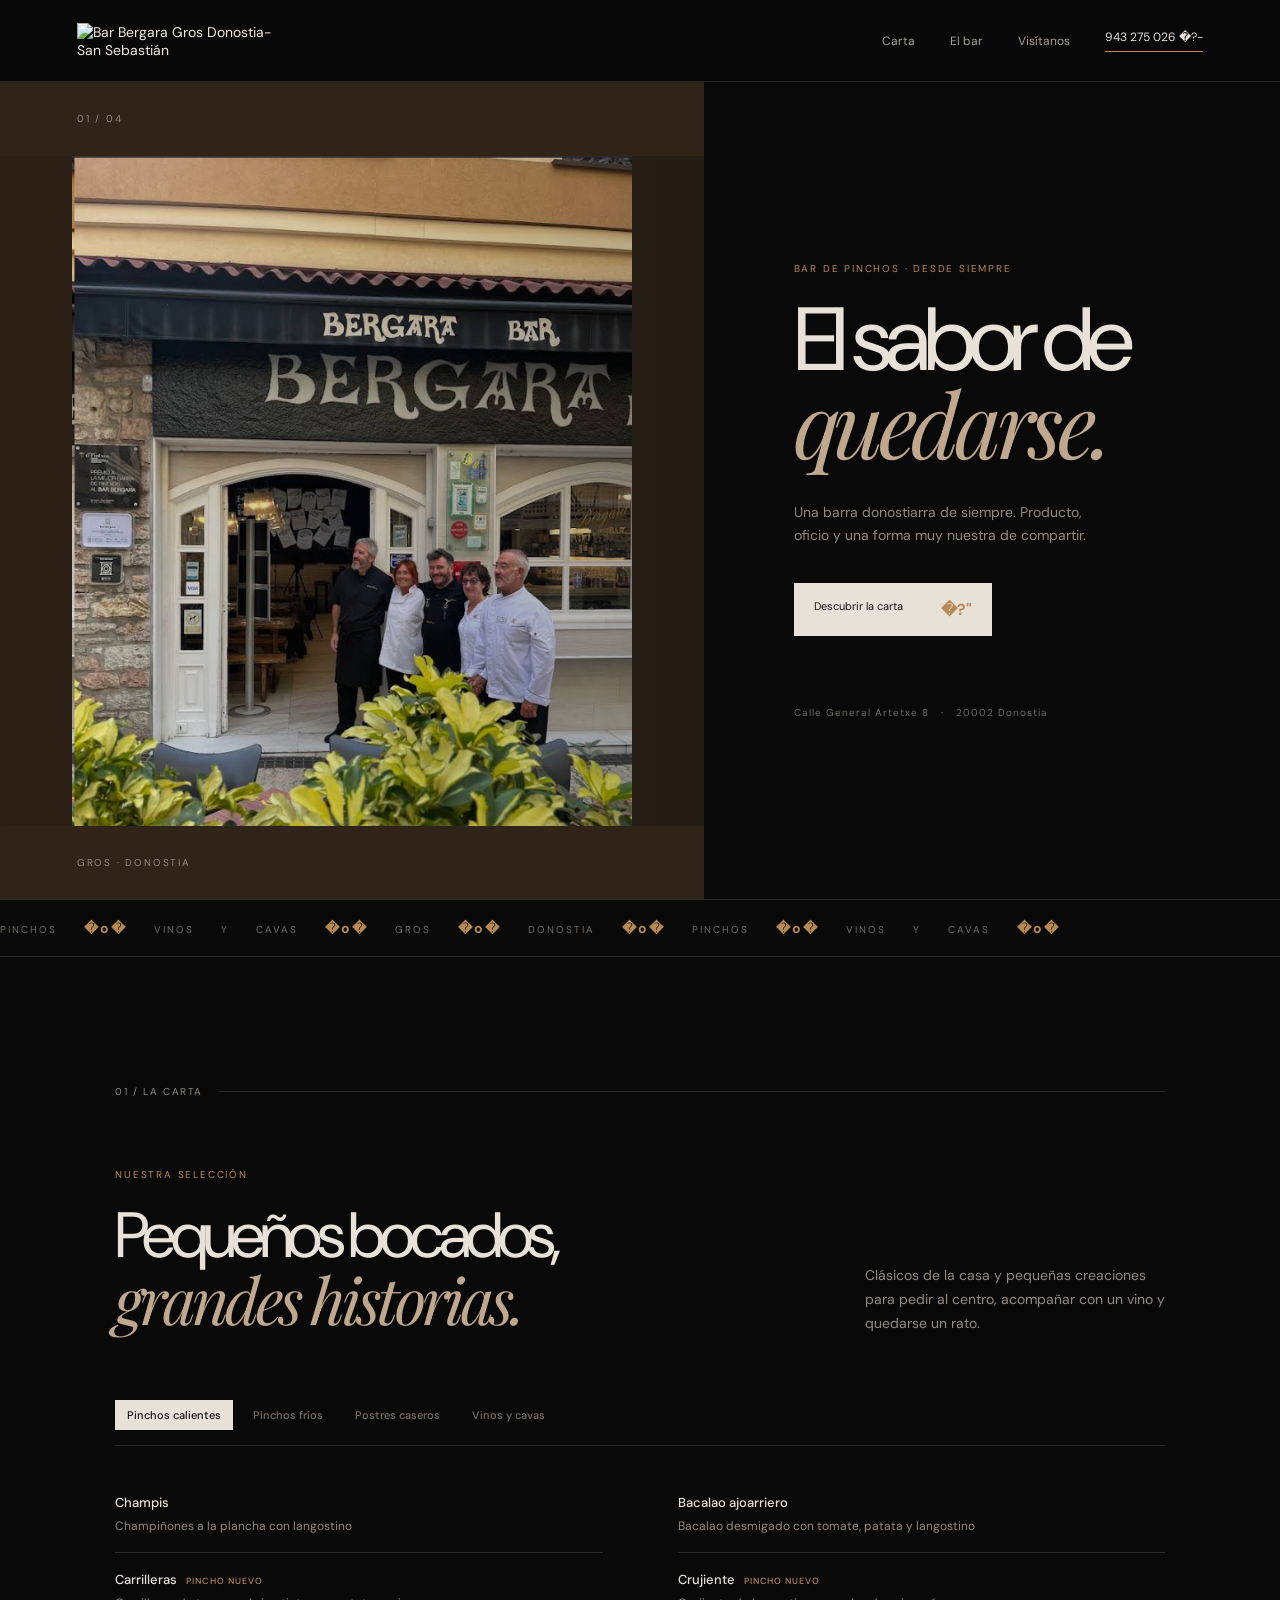
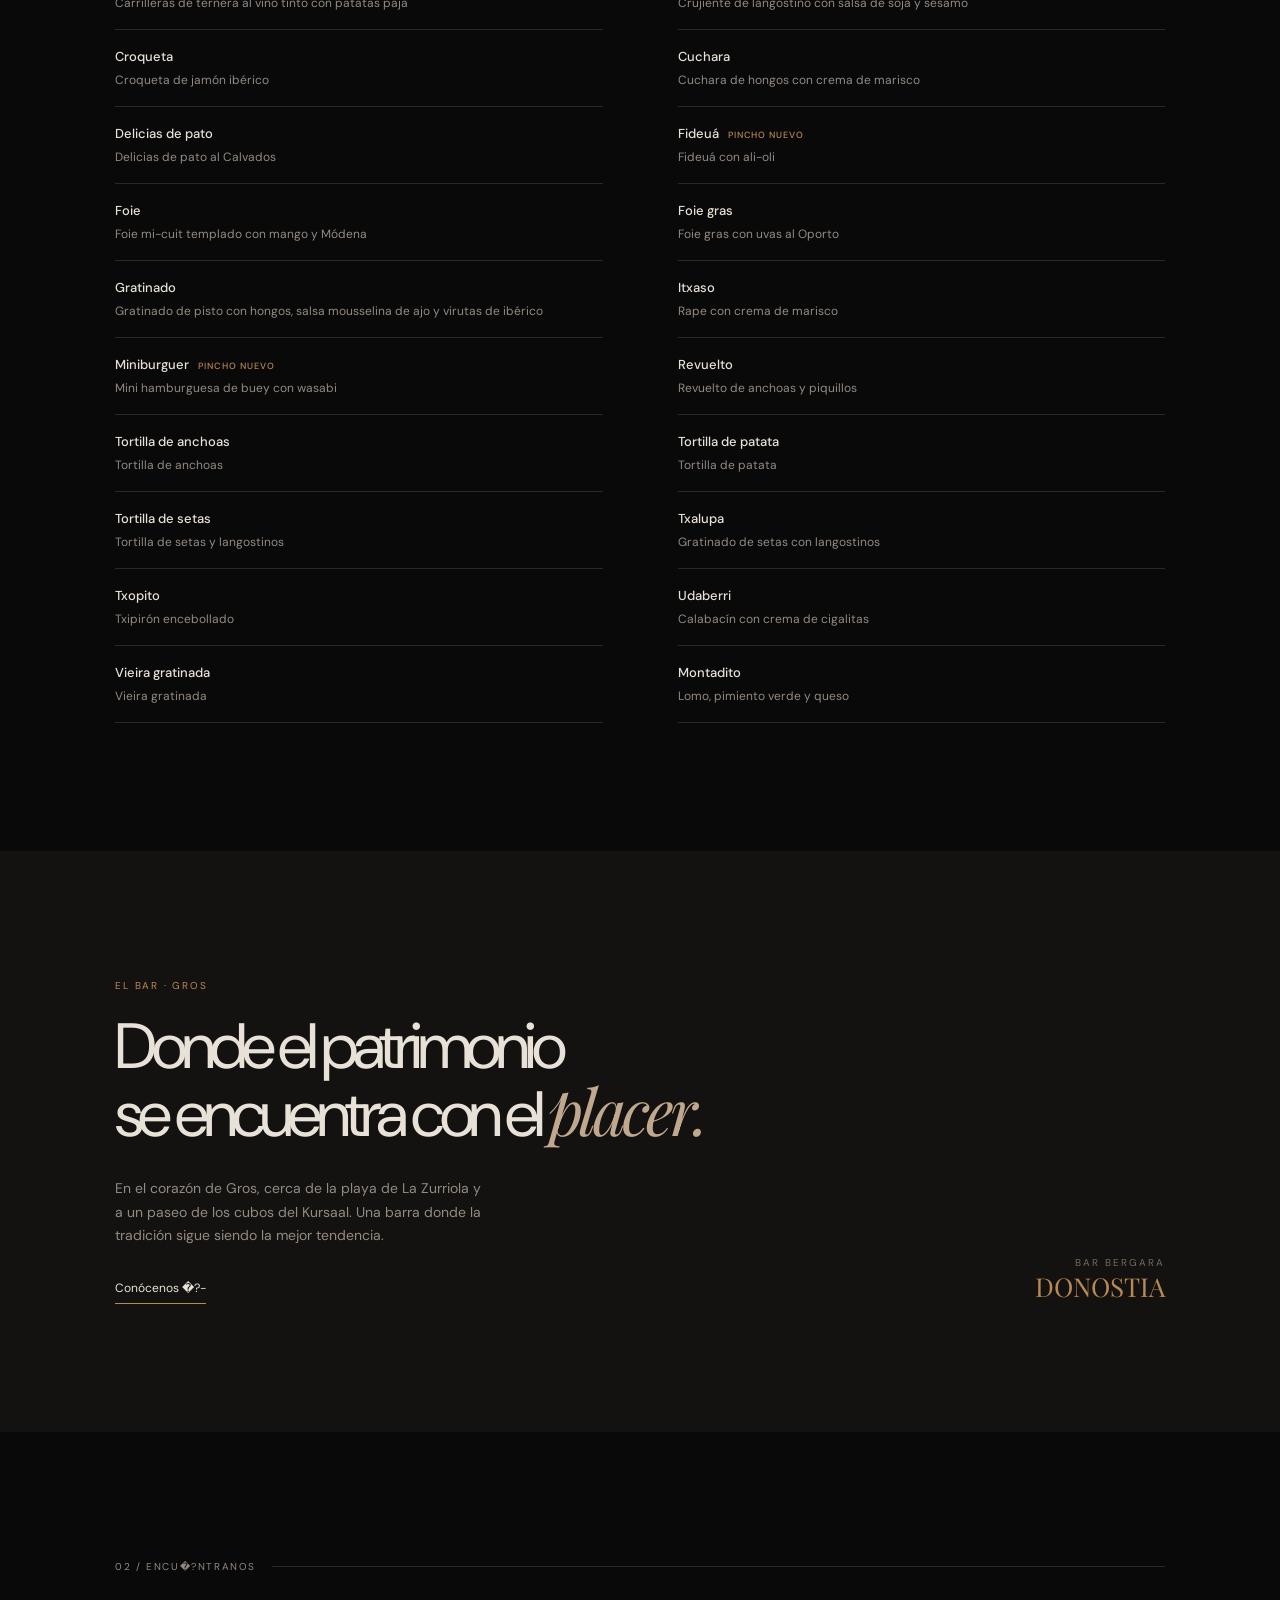
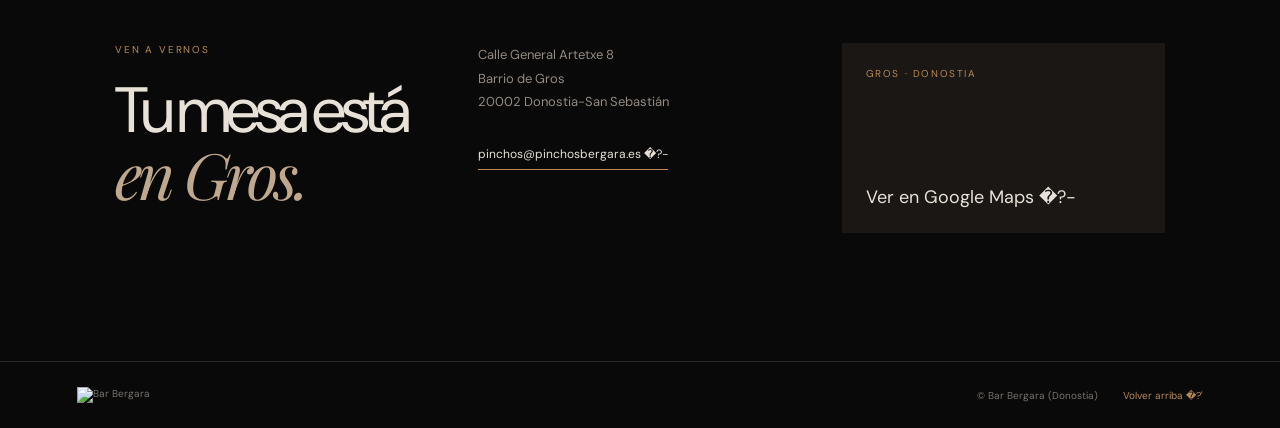
==== index.html @ 0fc80448 "Correct selection label encoding" ====
﻿<!doctype html><html lang="es"><head><meta charset="utf-8"><meta name="viewport" content="width=device-width,initial-scale=1"><meta name="theme-color" content="#090909"><title>Bar Bergara · Gros</title><link rel="preconnect" href="https://fonts.googleapis.com"><link rel="preconnect" href="https://fonts.gstatic.com" crossorigin><link href="https://fonts.googleapis.com/css2?family=DM+Sans:wght@300;400;500;600&family=Playfair+Display:ital,wght@0,400;1,400&display=swap" rel="stylesheet"><link rel="stylesheet" href="styles.css"></head><body>
<header class="header"><a class="brand" href="#inicio"><img src="https://www.pinchosbergara.es/imagenes/logo-bergara.jpg" alt="Bar Bergara Gros Donostia-San Sebastián"></a><button class="menu-toggle" aria-label="Abrir menú">�~�</button><nav><a href="#carta">Carta</a><a href="#casa">El bar</a><a href="#visitanos">Visítanos</a><a class="nav-cta" href="tel:+34943275026">943 275 026 �?-</a></nav></header>
<main id="inicio"><section class="hero"><div class="hero-visual"><span class="hero-index">01 / 04</span><span class="hero-caption">GROS · DONOSTIA</span></div><div class="hero-copy"><p class="eyebrow">BAR DE PINCHOS · DESDE SIEMPRE</p><h1>El sabor de<br><em>quedarse.</em></h1><p>Una barra donostiarra de siempre. Producto, oficio y una forma muy nuestra de compartir.</p><a class="button" href="#carta">Descubrir la carta <b>�?"</b></a><div class="meta">Calle General Artetxe 8 <span>·</span> 20002 Donostia</div></div></section>
<div class="ticker"><div>PINCHOS <b>�o�</b> VINOS Y CAVAS <b>�o�</b> GROS <b>�o�</b> DONOSTIA <b>�o�</b> PINCHOS <b>�o�</b> VINOS Y CAVAS <b>�o�</b></div></div>
<section class="section" id="carta"><div class="section-label">01 / LA CARTA <i></i></div><div class="heading"><div><p class="eyebrow">NUESTRA SELECCIÓN</p><h2>Pequeños bocados,<br><em>grandes historias.</em></h2></div><p>Clásicos de la casa y pequeñas creaciones para pedir al centro, acompañar con un vino y quedarse un rato.</p></div><div class="tabs"><button class="active" data-filter="calientes">Pinchos calientes</button><button data-filter="frios">Pinchos fríos</button><button data-filter="postres">Postres caseros</button><button data-filter="vinos">Vinos y cavas</button></div><div class="menu-grid" id="menu-grid"></div></section>
<section class="feature" id="casa"><div><p class="eyebrow">EL BAR · GROS</p><h2>Donde el patrimonio<br>se encuentra con el <em>placer.</em></h2><p>En el corazón de Gros, cerca de la playa de La Zurriola y a un paseo de los cubos del Kursaal. Una barra donde la tradición sigue siendo la mejor tendencia.</p><a class="underlink" href="#visitanos">Conócenos �?-</a></div><span class="feature-note">BAR BERGARA<br><strong>DONOSTIA</strong></span></section>
<section class="visit section" id="visitanos"><div class="section-label">02 / ENCU�?NTRANOS <i></i></div><div class="visit-grid"><div><p class="eyebrow">VEN A VERNOS</p><h2>Tu mesa está<br><em>en Gros.</em></h2></div><div><address>Calle General Artetxe 8<br>Barrio de Gros<br>20002 Donostia-San Sebastián</address><a class="underlink" href="mailto:pinchos@pinchosbergara.es">pinchos@pinchosbergara.es �?-</a></div><a class="map" target="_blank" rel="noreferrer" href="https://maps.google.com/?q=Calle+General+Artetxe+8+Donostia"><span>GROS · DONOSTIA</span><strong>Ver en Google Maps �?-</strong></a></div></section></main>
<footer><img src="https://www.pinchosbergara.es/imagenes/logo-bergara.jpg" alt="Bar Bergara"><span>© Bar Bergara (Donostia)</span><a href="#inicio">Volver arriba �?'</a></footer><script src="script.js"></script></body></html>
---- styles.css ----
﻿:root{--bg:#090909;--panel:#111;--ink:#e8e1d8;--muted:#938a82;--line:#2b2927;--accent:#b78955}*{box-sizing:border-box}html{scroll-behavior:smooth}body{margin:0;background:var(--bg);color:var(--ink);font:400 14px 'DM Sans',sans-serif}a{color:inherit;text-decoration:none}.header{height:82px;border-bottom:1px solid var(--line);padding:0 clamp(20px,6vw,92px);display:flex;align-items:center;justify-content:space-between;position:sticky;top:0;background:#090909ee;backdrop-filter:blur(12px);z-index:4}.brand img{width:210px;display:block;filter:brightness(1.04)}nav{display:flex;align-items:center;gap:35px;font-size:12px}nav a{color:#aaa29a;transition:.2s}nav a:hover{color:var(--ink)}nav .nav-cta{color:var(--ink);border-bottom:1px solid var(--accent);padding-bottom:6px}nav select{background:transparent;border:0;color:#aaa29a;font:inherit;font-size:10px;letter-spacing:.1em;cursor:pointer}nav select option{background:#111;color:#eee}.menu-toggle{display:none;background:none;border:0;color:var(--ink);font-size:22px}.hero{min-height:calc(100vh - 82px);display:grid;grid-template-columns:1.1fr .9fr;border-bottom:1px solid var(--line)}.hero-visual{background-color:#302318;background-image:linear-gradient(90deg,rgba(9,9,9,.08),rgba(9,9,9,.3)),url('main bergara.png');background-position:center;background-size:auto 82%;background-repeat:no-repeat;position:relative;min-height:550px}.hero-index,.hero-caption{position:absolute;font-size:10px;letter-spacing:.18em;color:var(--muted)}.hero-index{top:30px;left:clamp(20px,6vw,92px)}.hero-caption{bottom:30px;left:clamp(20px,6vw,92px)}.hero-copy{align-self:center;padding:60px clamp(28px,8vw,125px) 60px clamp(35px,7vw,105px)}.eyebrow{font-size:10px;letter-spacing:.18em;color:var(--accent);margin:0 0 24px}.hero h1{font:400 clamp(56px,7vw,100px)/.92 'DM Sans';letter-spacing:-.08em;margin:0 0 30px}.hero h1 em,h2 em{font-family:'Playfair Display',serif;font-weight:400;letter-spacing:-.06em;color:#bfa88d}.hero-copy>p:not(.eyebrow){max-width:320px;color:var(--muted);line-height:1.7;margin-bottom:35px}.button{background:var(--ink);color:#151311;padding:16px 20px;display:inline-flex;gap:38px;font-size:11px}.button b{color:var(--accent);font-size:16px}.meta{margin-top:70px;color:#706a65;font-size:10px;letter-spacing:.1em}.meta span{color:var(--accent);padding:0 8px}.ticker{overflow:hidden;white-space:nowrap;border-bottom:1px solid var(--line);color:#716b65;font-size:10px;letter-spacing:.2em;padding:19px 0}.ticker div{word-spacing:22px;animation:slide 22s linear infinite}.ticker b{color:var(--accent);font-size:14px}.section{padding:clamp(75px,10vw,150px) clamp(20px,9vw,140px)}.section-label{font-size:10px;color:var(--muted);letter-spacing:.16em;display:flex;align-items:center;gap:16px;margin-bottom:70px}.section-label i{height:1px;background:var(--line);flex:1}.heading{display:flex;justify-content:space-between;align-items:end;margin-bottom:65px}.heading h2,.visit h2{font:400 clamp(42px,5vw,72px)/.98 'DM Sans';letter-spacing:-.08em;margin:0}.heading>p{max-width:300px;color:var(--muted);line-height:1.7;margin:0}.tabs{display:flex;gap:8px;border-bottom:1px solid var(--line);padding-bottom:15px;margin-bottom:30px;flex-wrap:wrap}.tabs button{border:0;background:transparent;color:#77716c;padding:8px 12px;font:500 11px 'DM Sans';cursor:pointer}.tabs button.active,.tabs button:hover{background:var(--ink);color:#141210}.menu-grid{display:grid;grid-template-columns:repeat(2,1fr);column-gap:75px}.menu-item{border-bottom:1px solid var(--line);padding:17px 0;animation:in .35s both}.menu-item strong{font-size:13px;font-weight:500}.menu-item p{color:var(--muted);font-size:12px;margin:6px 0 0;line-height:1.5}.tag{font-size:9px;color:var(--accent);text-transform:uppercase;letter-spacing:.12em;margin-left:9px}.qr-section{padding:85px clamp(20px,9vw,140px);background:#0f0e0d;border-top:1px solid var(--line);display:flex;align-items:center;justify-content:space-between;gap:40px}.qr-section h2{font:400 clamp(42px,5vw,72px)/.98 'DM Sans';letter-spacing:-.08em;margin:0 0 20px}.qr-section p:not(.eyebrow){color:var(--muted);line-height:1.7;max-width:320px}.qr-card{background:#eee8df;padding:18px 18px 12px;color:#191512;display:flex;flex-direction:column;align-items:center;gap:10px;font-size:10px;text-transform:uppercase;letter-spacing:.12em}.qr-card img{width:155px;height:155px;display:block}.feature{min-height:570px;padding:clamp(70px,10vw,150px) clamp(20px,9vw,140px);background:#141210;display:flex;align-items:end;justify-content:space-between}.feature h2{font:400 clamp(42px,5vw,75px)/.98 'DM Sans';letter-spacing:-.08em;margin:0 0 30px}.feature p:not(.eyebrow){max-width:370px;color:var(--muted);line-height:1.7}.underlink{display:inline-block;color:var(--ink);font-size:12px;border-bottom:1px solid var(--accent);padding-bottom:7px;margin-top:18px}.feature-note{color:#73695f;letter-spacing:.2em;font-size:10px;text-align:right}.feature-note strong{font:400 26px 'Playfair Display';color:var(--accent);letter-spacing:0}.visit-grid{display:grid;grid-template-columns:1fr 1fr 1fr;gap:40px}.visit address{font-style:normal;color:var(--muted);line-height:1.8;margin:0 0 15px;font-size:13px}.map{background:#1a1715;min-height:190px;padding:24px;display:flex;flex-direction:column;justify-content:space-between;transition:.25s}.map:hover{background:#211c18}.map span{font-size:10px;color:var(--accent);letter-spacing:.16em}.map strong{font-size:18px;font-weight:400}footer{padding:25px clamp(20px,6vw,92px);border-top:1px solid var(--line);display:flex;align-items:center;gap:25px;color:#77716c;font-size:10px}footer img{width:145px;margin-right:auto}footer a{color:var(--accent)}@keyframes slide{to{transform:translateX(-30%)}}@keyframes in{from{opacity:0;transform:translateY(7px)}to{opacity:1;transform:none}}@media(max-width:700px){.hero-visual{background-image:linear-gradient(135deg,#302318,#17110d);min-height:210px}.hero-visual:after{content:"BERGARA";position:absolute;inset:24px;border:1px solid #b78955;color:#b78955;display:grid;place-items:center;font:400 34px 'Playfair Display';letter-spacing:.1em}.hero-visual>*{z-index:1}.header{height:68px}.brand img{width:175px}nav{display:none}.menu-toggle{display:block}.hero{display:block}.hero-visual{min-height:210px}.hero-copy{padding:70px 25px}.hero h1{font-size:62px}.meta{margin-top:50px}.heading,.visit-grid{display:block}.heading>p{margin-top:25px}.menu-grid{grid-template-columns:1fr}.qr-section{display:block}.qr-card{width:max-content;margin-top:35px}.feature{min-height:520px;display:block}.feature-note{margin-top:80px;text-align:left}.visit-grid>div:nth-child(2){margin:35px 0}.map{min-height:150px}footer{flex-wrap:wrap}footer img{width:130px}footer span{width:100%;order:3}}
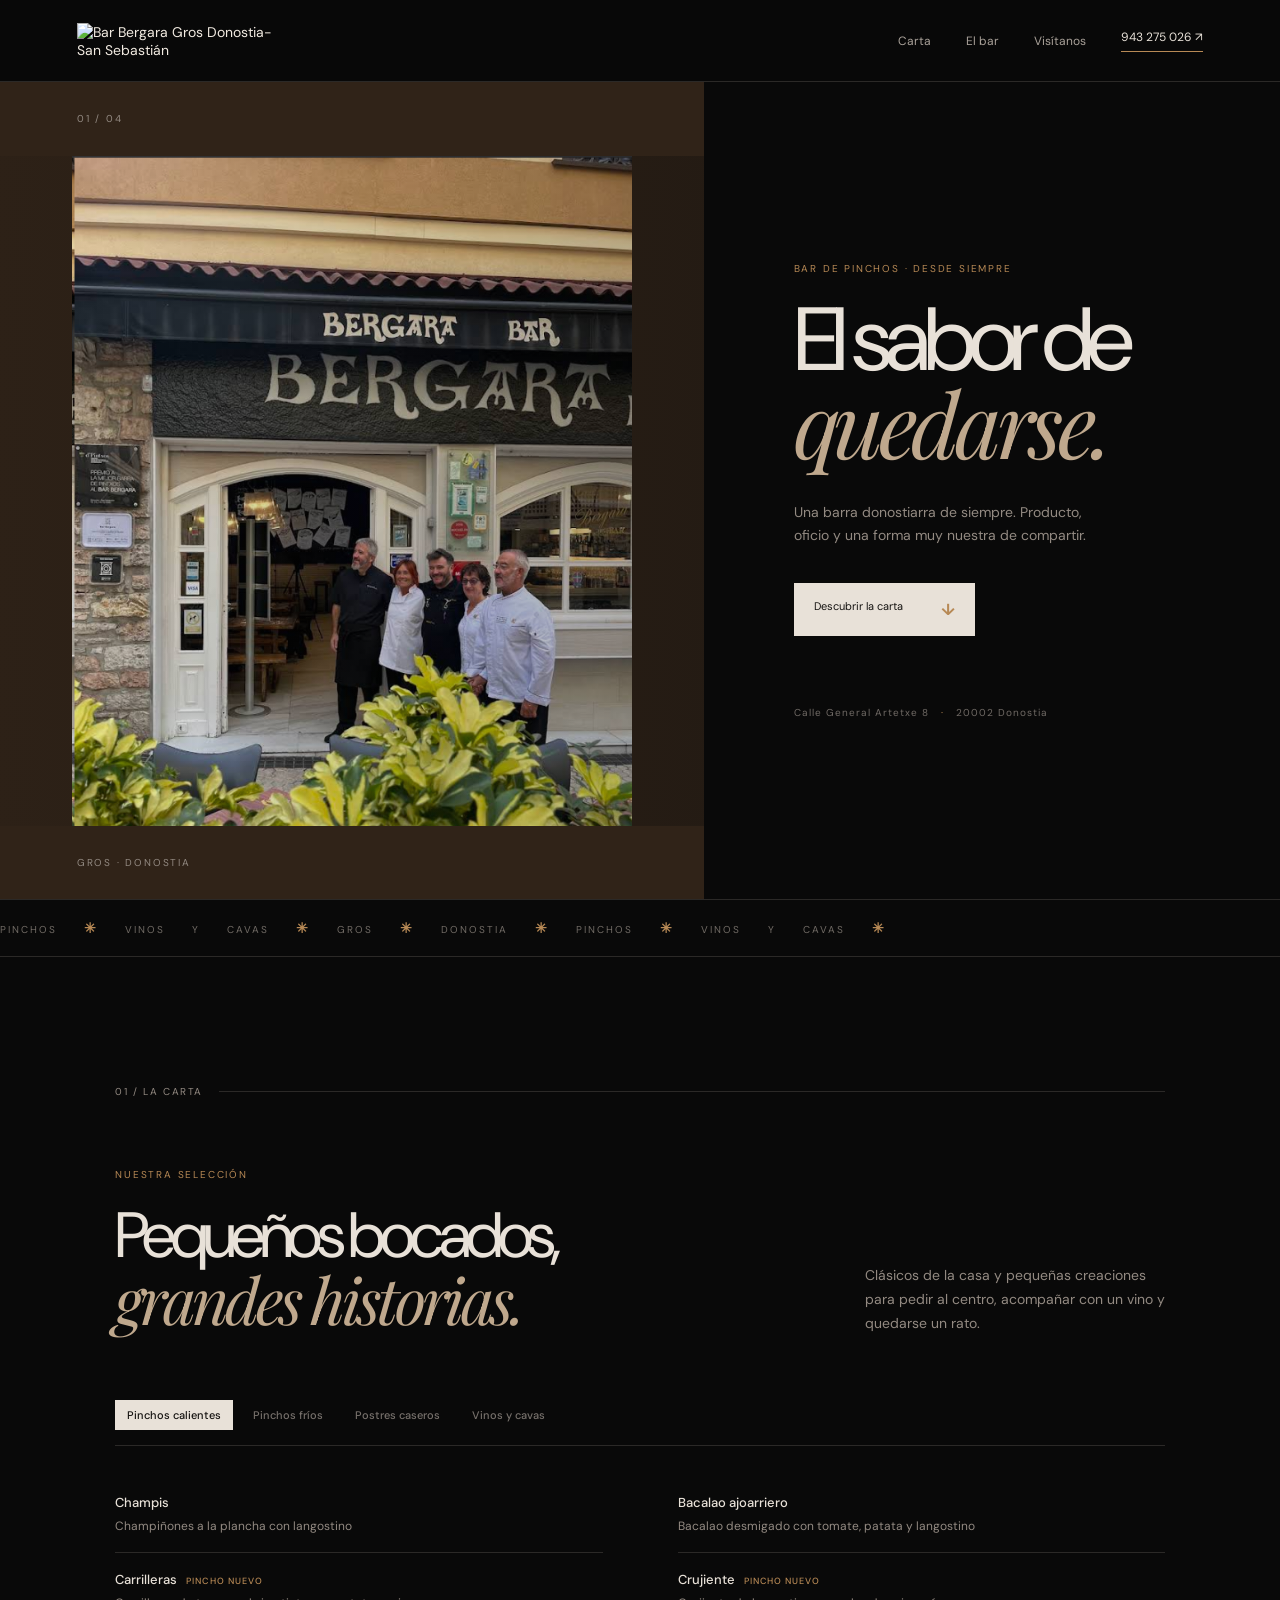
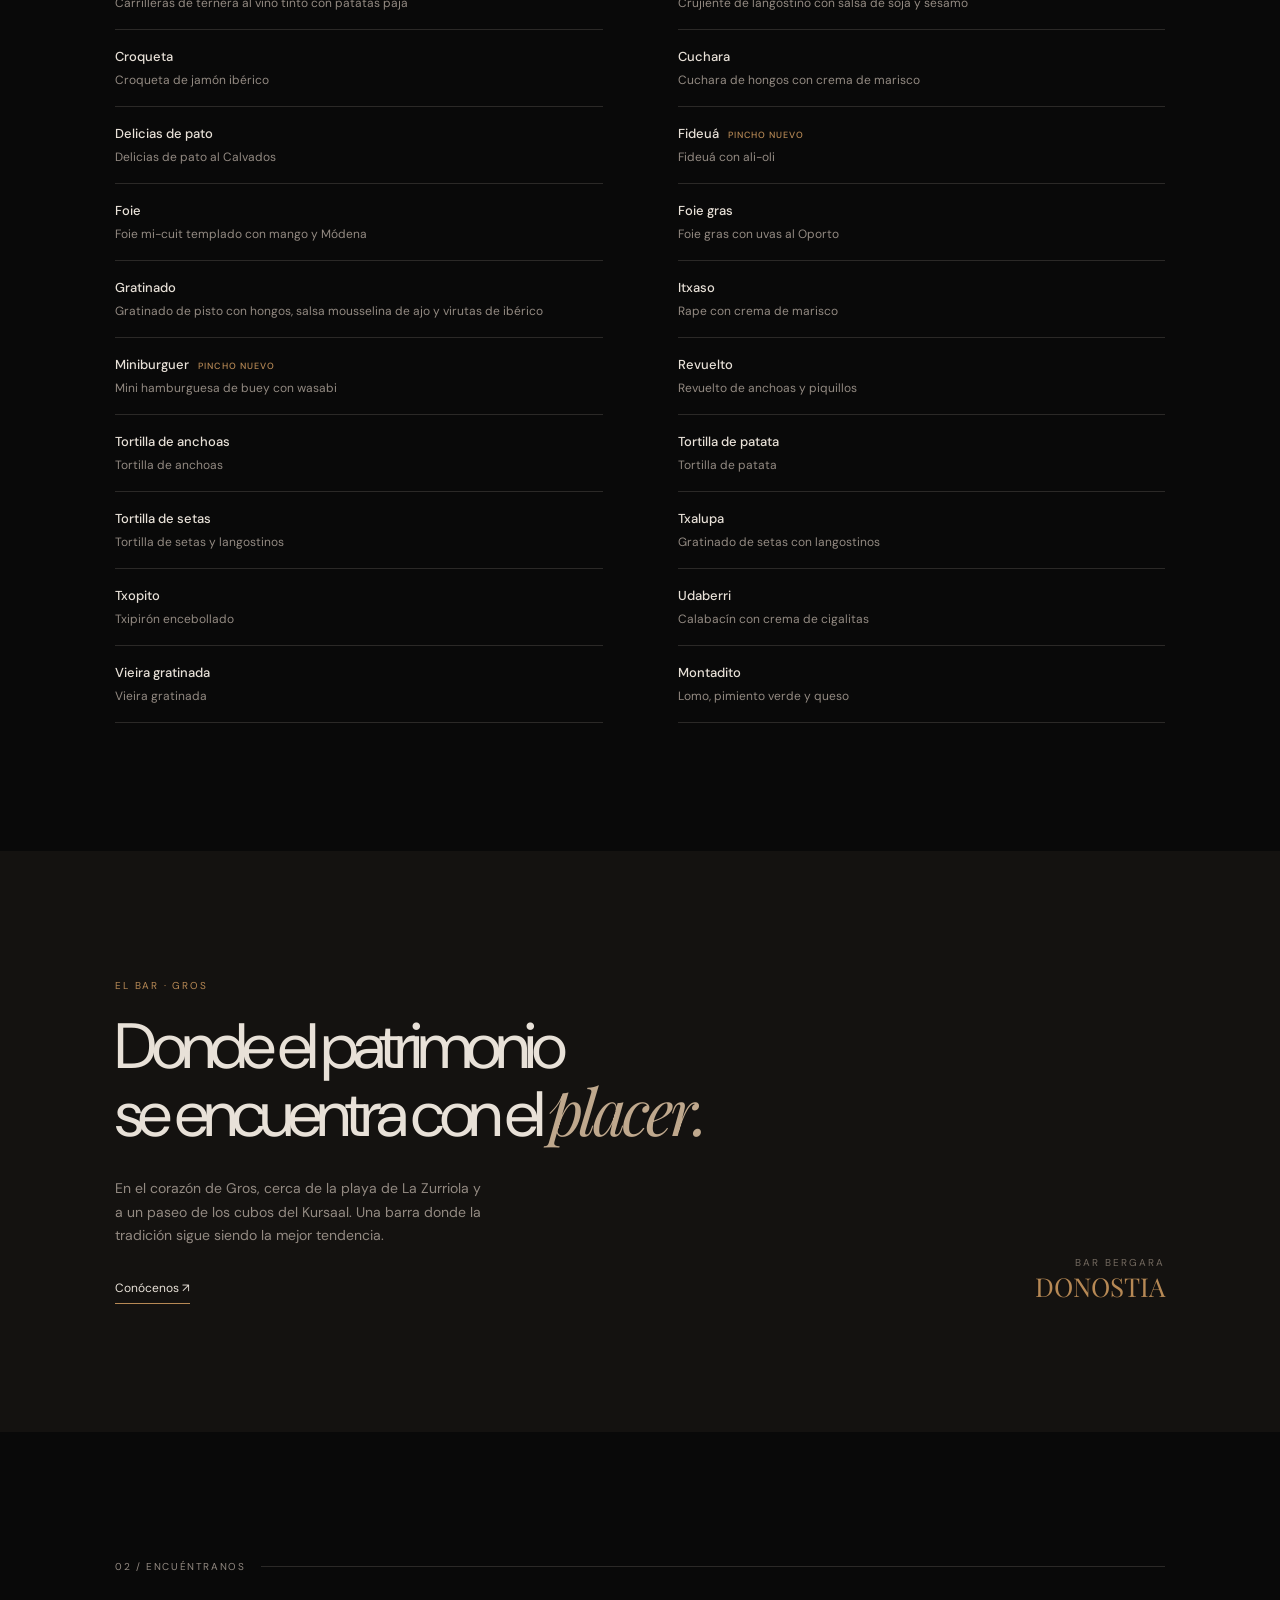
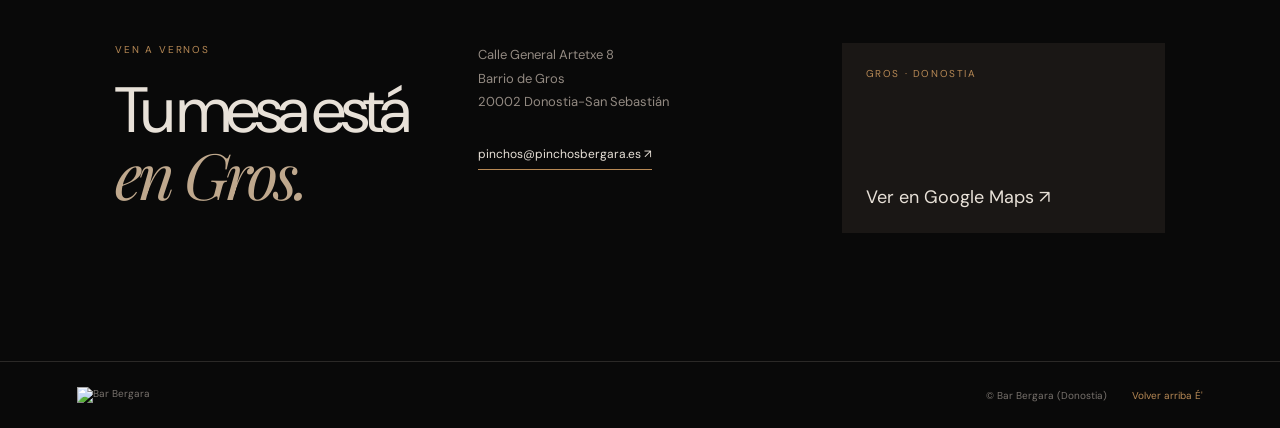
==== commit 8ae9f65e: "Replace corrupted symbols and accents" ====
--- a/index.html
+++ b/index.html
@@ -1,12 +1,13 @@
 ﻿<!doctype html><html lang="es"><head><meta charset="utf-8"><meta name="viewport" content="width=device-width,initial-scale=1"><meta name="theme-color" content="#090909"><title>Bar Bergara · Gros</title><link rel="preconnect" href="https://fonts.googleapis.com"><link rel="preconnect" href="https://fonts.gstatic.com" crossorigin><link href="https://fonts.googleapis.com/css2?family=DM+Sans:wght@300;400;500;600&family=Playfair+Display:ital,wght@0,400;1,400&display=swap" rel="stylesheet"><link rel="stylesheet" href="styles.css"></head><body>
-<header class="header"><a class="brand" href="#inicio"><img src="https://www.pinchosbergara.es/imagenes/logo-bergara.jpg" alt="Bar Bergara Gros Donostia-San Sebastián"></a><button class="menu-toggle" aria-label="Abrir menú">�~�</button><nav><a href="#carta">Carta</a><a href="#casa">El bar</a><a href="#visitanos">Visítanos</a><a class="nav-cta" href="tel:+34943275026">943 275 026 �?-</a></nav></header>
-<main id="inicio"><section class="hero"><div class="hero-visual"><span class="hero-index">01 / 04</span><span class="hero-caption">GROS · DONOSTIA</span></div><div class="hero-copy"><p class="eyebrow">BAR DE PINCHOS · DESDE SIEMPRE</p><h1>El sabor de<br><em>quedarse.</em></h1><p>Una barra donostiarra de siempre. Producto, oficio y una forma muy nuestra de compartir.</p><a class="button" href="#carta">Descubrir la carta <b>�?"</b></a><div class="meta">Calle General Artetxe 8 <span>·</span> 20002 Donostia</div></div></section>
-<div class="ticker"><div>PINCHOS <b>�o�</b> VINOS Y CAVAS <b>�o�</b> GROS <b>�o�</b> DONOSTIA <b>�o�</b> PINCHOS <b>�o�</b> VINOS Y CAVAS <b>�o�</b></div></div>
+<header class="header"><a class="brand" href="#inicio"><img src="https://www.pinchosbergara.es/imagenes/logo-bergara.jpg" alt="Bar Bergara Gros Donostia-San Sebastián"></a><button class="menu-toggle" aria-label="Abrir menú">☰</button><nav><a href="#carta">Carta</a><a href="#casa">El bar</a><a href="#visitanos">Visítanos</a><a class="nav-cta" href="tel:+34943275026">943 275 026 ↗</a></nav></header>
+<main id="inicio"><section class="hero"><div class="hero-visual"><span class="hero-index">01 / 04</span><span class="hero-caption">GROS · DONOSTIA</span></div><div class="hero-copy"><p class="eyebrow">BAR DE PINCHOS · DESDE SIEMPRE</p><h1>El sabor de<br><em>quedarse.</em></h1><p>Una barra donostiarra de siempre. Producto, oficio y una forma muy nuestra de compartir.</p><a class="button" href="#carta">Descubrir la carta <b>↓</b></a><div class="meta">Calle General Artetxe 8 <span>·</span> 20002 Donostia</div></div></section>
+<div class="ticker"><div>PINCHOS <b>✳</b> VINOS Y CAVAS <b>✳</b> GROS <b>✳</b> DONOSTIA <b>✳</b> PINCHOS <b>✳</b> VINOS Y CAVAS <b>✳</b></div></div>
 <section class="section" id="carta"><div class="section-label">01 / LA CARTA <i></i></div><div class="heading"><div><p class="eyebrow">NUESTRA SELECCIÓN</p><h2>Pequeños bocados,<br><em>grandes historias.</em></h2></div><p>Clásicos de la casa y pequeñas creaciones para pedir al centro, acompañar con un vino y quedarse un rato.</p></div><div class="tabs"><button class="active" data-filter="calientes">Pinchos calientes</button><button data-filter="frios">Pinchos fríos</button><button data-filter="postres">Postres caseros</button><button data-filter="vinos">Vinos y cavas</button></div><div class="menu-grid" id="menu-grid"></div></section>
-<section class="feature" id="casa"><div><p class="eyebrow">EL BAR · GROS</p><h2>Donde el patrimonio<br>se encuentra con el <em>placer.</em></h2><p>En el corazón de Gros, cerca de la playa de La Zurriola y a un paseo de los cubos del Kursaal. Una barra donde la tradición sigue siendo la mejor tendencia.</p><a class="underlink" href="#visitanos">Conócenos �?-</a></div><span class="feature-note">BAR BERGARA<br><strong>DONOSTIA</strong></span></section>
-<section class="visit section" id="visitanos"><div class="section-label">02 / ENCU�?NTRANOS <i></i></div><div class="visit-grid"><div><p class="eyebrow">VEN A VERNOS</p><h2>Tu mesa está<br><em>en Gros.</em></h2></div><div><address>Calle General Artetxe 8<br>Barrio de Gros<br>20002 Donostia-San Sebastián</address><a class="underlink" href="mailto:pinchos@pinchosbergara.es">pinchos@pinchosbergara.es �?-</a></div><a class="map" target="_blank" rel="noreferrer" href="https://maps.google.com/?q=Calle+General+Artetxe+8+Donostia"><span>GROS · DONOSTIA</span><strong>Ver en Google Maps �?-</strong></a></div></section></main>
-<footer><img src="https://www.pinchosbergara.es/imagenes/logo-bergara.jpg" alt="Bar Bergara"><span>© Bar Bergara (Donostia)</span><a href="#inicio">Volver arriba �?'</a></footer><script src="script.js"></script></body></html>
+<section class="feature" id="casa"><div><p class="eyebrow">EL BAR · GROS</p><h2>Donde el patrimonio<br>se encuentra con el <em>placer.</em></h2><p>En el corazón de Gros, cerca de la playa de La Zurriola y a un paseo de los cubos del Kursaal. Una barra donde la tradición sigue siendo la mejor tendencia.</p><a class="underlink" href="#visitanos">Conócenos ↗</a></div><span class="feature-note">BAR BERGARA<br><strong>DONOSTIA</strong></span></section>
+<section class="visit section" id="visitanos"><div class="section-label">02 / ENCUÉNTRANOS <i></i></div><div class="visit-grid"><div><p class="eyebrow">VEN A VERNOS</p><h2>Tu mesa está<br><em>en Gros.</em></h2></div><div><address>Calle General Artetxe 8<br>Barrio de Gros<br>20002 Donostia-San Sebastián</address><a class="underlink" href="mailto:pinchos@pinchosbergara.es">pinchos@pinchosbergara.es ↗</a></div><a class="map" target="_blank" rel="noreferrer" href="https://maps.google.com/?q=Calle+General+Artetxe+8+Donostia"><span>GROS · DONOSTIA</span><strong>Ver en Google Maps ↗</strong></a></div></section></main>
+<footer><img src="https://www.pinchosbergara.es/imagenes/logo-bergara.jpg" alt="Bar Bergara"><span>© Bar Bergara (Donostia)</span><a href="#inicio">Volver arriba É'</a></footer><script src="script.js"></script></body></html>
 
 
 
 
+
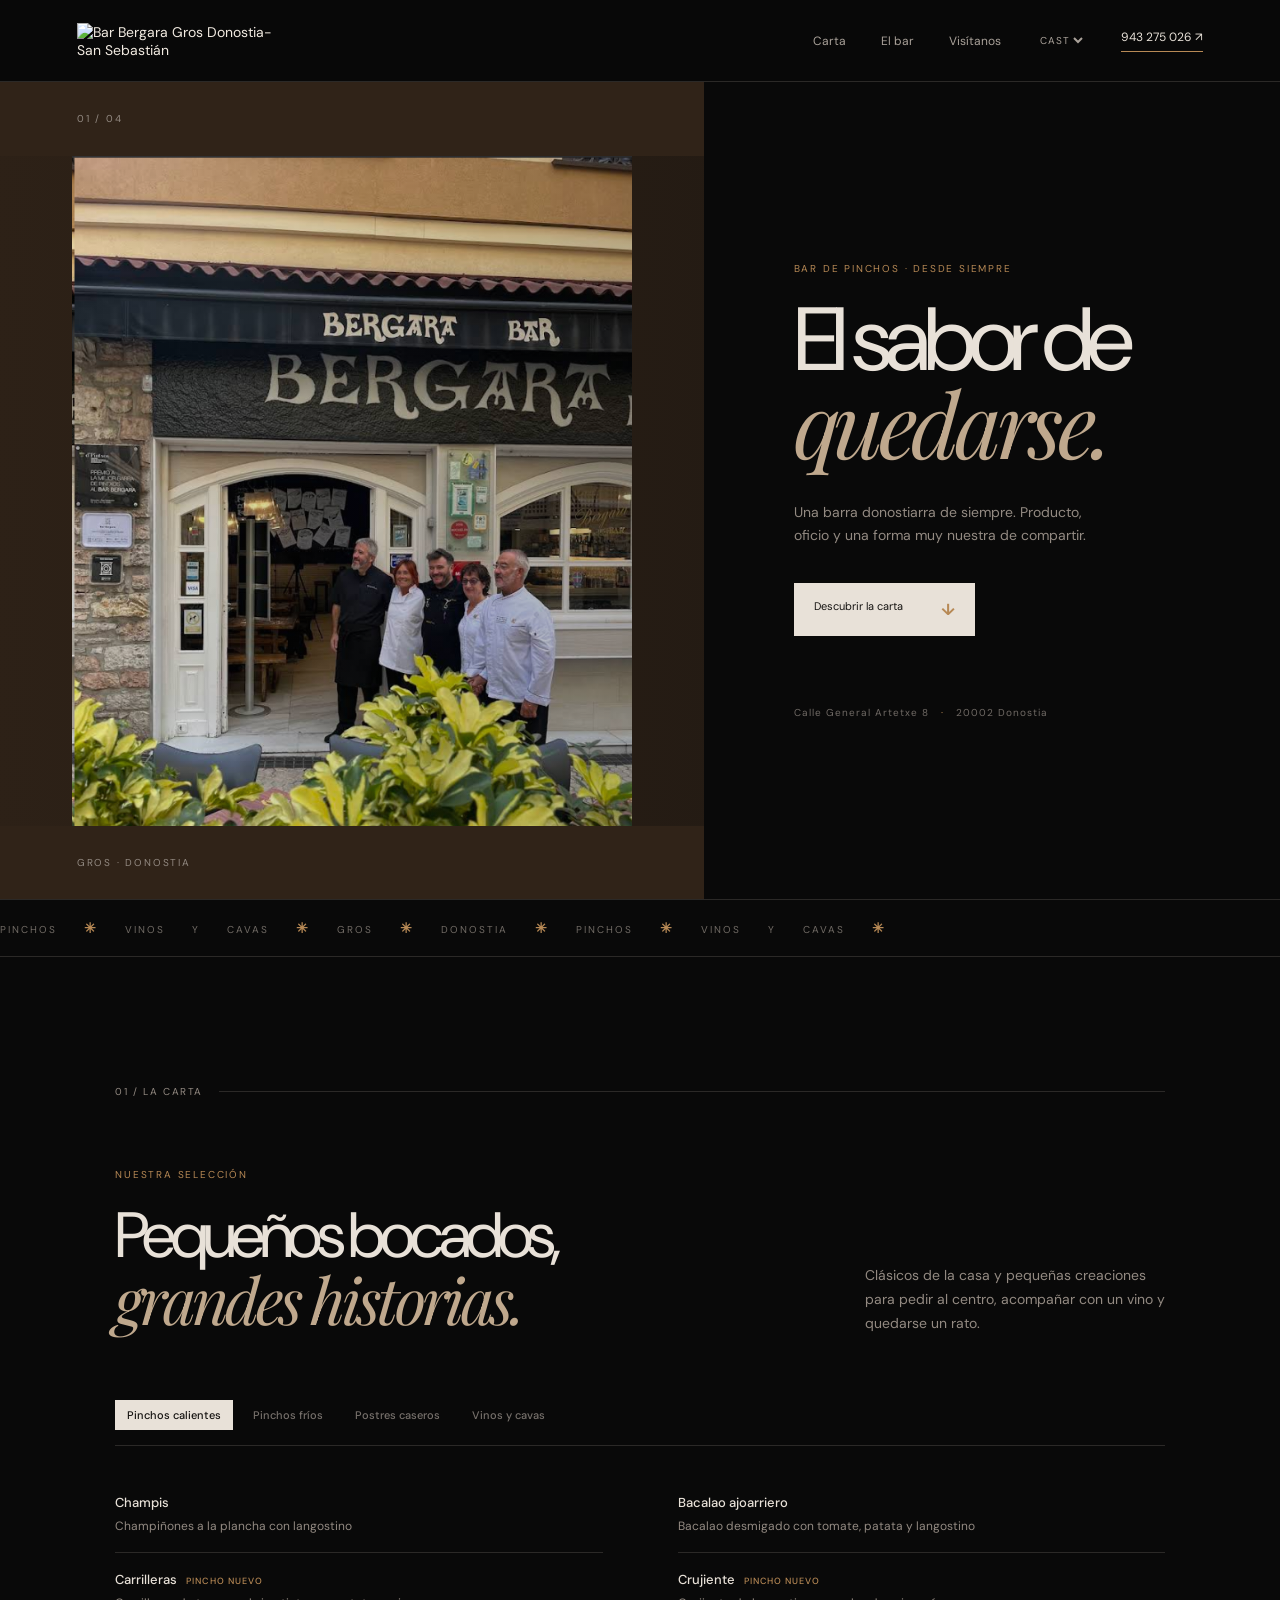
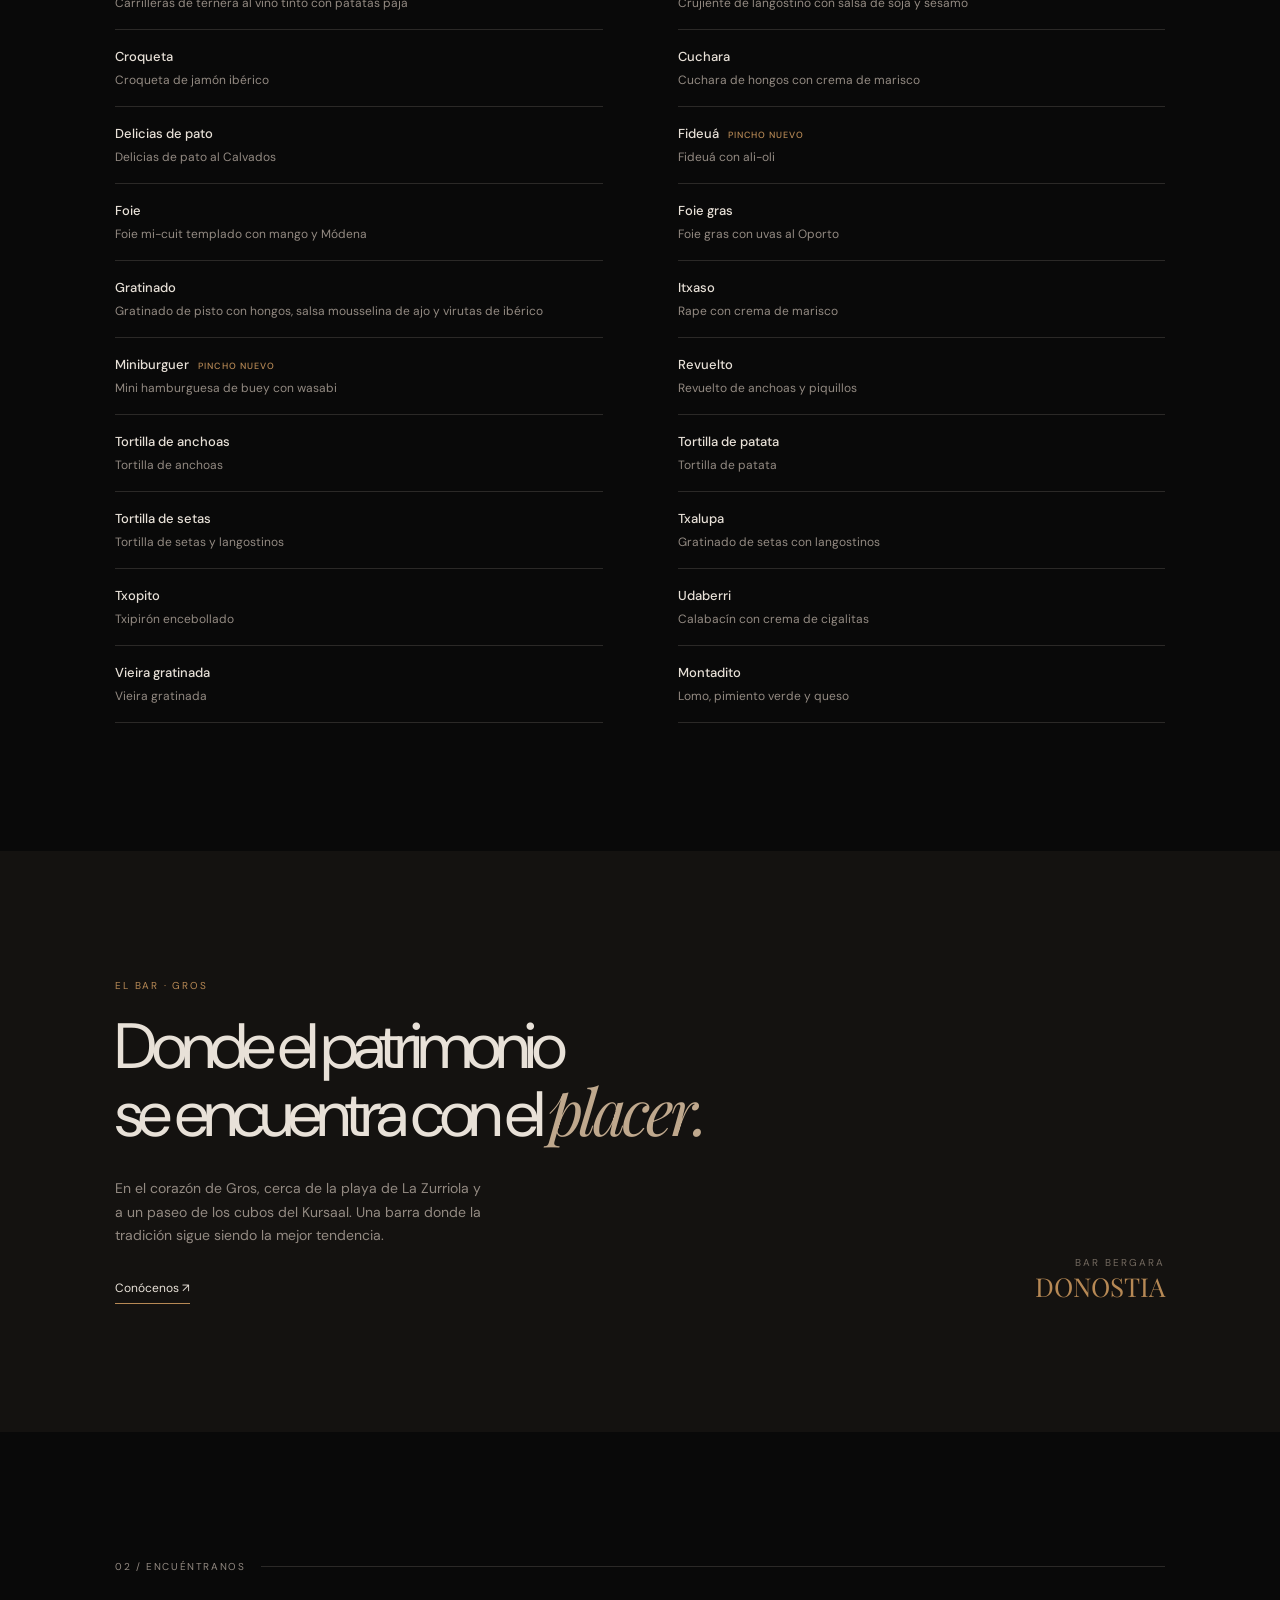
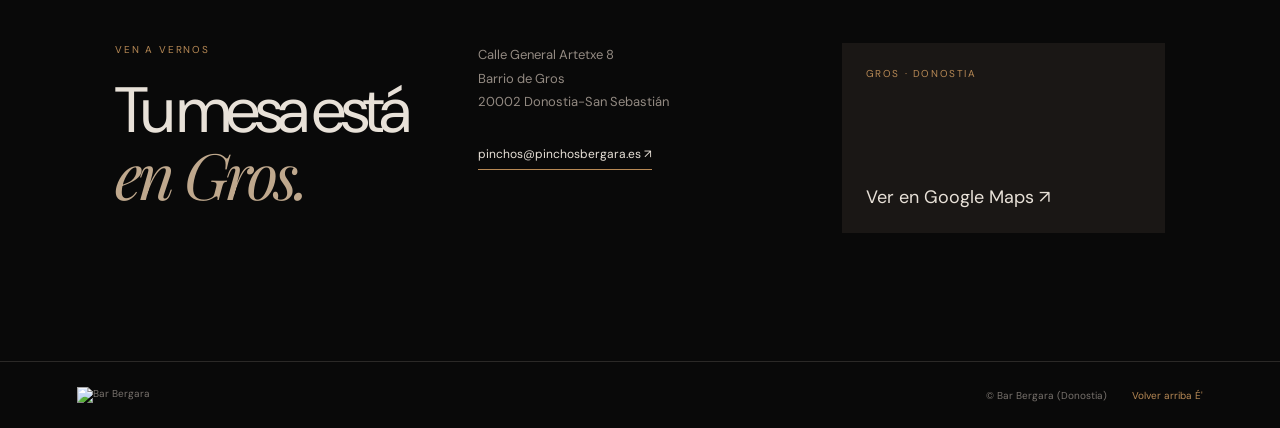
==== commit a4b086cf: "Add language selector to navigation" ====
--- a/index.html
+++ b/index.html
@@ -1,5 +1,5 @@
-﻿<!doctype html><html lang="es"><head><meta charset="utf-8"><meta name="viewport" content="width=device-width,initial-scale=1"><meta name="theme-color" content="#090909"><title>Bar Bergara · Gros</title><link rel="preconnect" href="https://fonts.googleapis.com"><link rel="preconnect" href="https://fonts.gstatic.com" crossorigin><link href="https://fonts.googleapis.com/css2?family=DM+Sans:wght@300;400;500;600&family=Playfair+Display:ital,wght@0,400;1,400&display=swap" rel="stylesheet"><link rel="stylesheet" href="styles.css"></head><body>
-<header class="header"><a class="brand" href="#inicio"><img src="https://www.pinchosbergara.es/imagenes/logo-bergara.jpg" alt="Bar Bergara Gros Donostia-San Sebastián"></a><button class="menu-toggle" aria-label="Abrir menú">☰</button><nav><a href="#carta">Carta</a><a href="#casa">El bar</a><a href="#visitanos">Visítanos</a><a class="nav-cta" href="tel:+34943275026">943 275 026 ↗</a></nav></header>
+﻿<!doctype html><html lang="es"><head><meta charset="utf-8"><meta name="viewport" content="width=device-width,initial-scale=1"><meta name="theme-color" content="#090909"><title>Bar Bergara · Gros</title><link rel="preconnect" href="https://fonts.googleapis.com"><link rel="preconnect" href="https://fonts.gstatic.com" crossorigin><link href="https://fonts.googleapis.com/css2?family=DM+Sans:wght@300;400;500;600&family=Playfair+Display:ital,wght@0,400;1,400&display=swap" rel="stylesheet"><link rel="icon" type="image/svg+xml" href="favicon.svg"><link rel="stylesheet" href="styles.css"></head><body>
+<header class="header"><a class="brand" href="#inicio"><img src="https://www.pinchosbergara.es/imagenes/logo-bergara.jpg" alt="Bar Bergara Gros Donostia-San Sebastián"></a><button class="menu-toggle" aria-label="Abrir menú">☰</button><nav><a href="#carta" data-es="Carta" data-en="Menu" data-eu="Karta" data-fr="Carte">Carta</a><a href="#casa" data-es="El bar" data-en="The bar" data-eu="Taberna" data-fr="Le bar">El bar</a><a href="#visitanos" data-es="Visítanos" data-en="Visit us" data-eu="Bisita gaitzazu" data-fr="Nous trouver">Visítanos</a><select id="language" aria-label="Seleccionar idioma"><option value="es">CAST</option><option value="en">ENGL</option><option value="eu">EUSK</option><option value="fr">FRAN</option></select><a class="nav-cta" href="tel:+34943275026">943 275 026 ↗</a></nav></header>
 <main id="inicio"><section class="hero"><div class="hero-visual"><span class="hero-index">01 / 04</span><span class="hero-caption">GROS · DONOSTIA</span></div><div class="hero-copy"><p class="eyebrow">BAR DE PINCHOS · DESDE SIEMPRE</p><h1>El sabor de<br><em>quedarse.</em></h1><p>Una barra donostiarra de siempre. Producto, oficio y una forma muy nuestra de compartir.</p><a class="button" href="#carta">Descubrir la carta <b>↓</b></a><div class="meta">Calle General Artetxe 8 <span>·</span> 20002 Donostia</div></div></section>
 <div class="ticker"><div>PINCHOS <b>✳</b> VINOS Y CAVAS <b>✳</b> GROS <b>✳</b> DONOSTIA <b>✳</b> PINCHOS <b>✳</b> VINOS Y CAVAS <b>✳</b></div></div>
 <section class="section" id="carta"><div class="section-label">01 / LA CARTA <i></i></div><div class="heading"><div><p class="eyebrow">NUESTRA SELECCIÓN</p><h2>Pequeños bocados,<br><em>grandes historias.</em></h2></div><p>Clásicos de la casa y pequeñas creaciones para pedir al centro, acompañar con un vino y quedarse un rato.</p></div><div class="tabs"><button class="active" data-filter="calientes">Pinchos calientes</button><button data-filter="frios">Pinchos fríos</button><button data-filter="postres">Postres caseros</button><button data-filter="vinos">Vinos y cavas</button></div><div class="menu-grid" id="menu-grid"></div></section>
@@ -11,3 +11,5 @@
 
 
 
+
+
--- a/styles.css
+++ b/styles.css
@@ -1,6 +1,7 @@
-﻿:root{--bg:#090909;--panel:#111;--ink:#e8e1d8;--muted:#938a82;--line:#2b2927;--accent:#b78955}*{box-sizing:border-box}html{scroll-behavior:smooth}body{margin:0;background:var(--bg);color:var(--ink);font:400 14px 'DM Sans',sans-serif}a{color:inherit;text-decoration:none}.header{height:82px;border-bottom:1px solid var(--line);padding:0 clamp(20px,6vw,92px);display:flex;align-items:center;justify-content:space-between;position:sticky;top:0;background:#090909ee;backdrop-filter:blur(12px);z-index:4}.brand img{width:210px;display:block;filter:brightness(1.04)}nav{display:flex;align-items:center;gap:35px;font-size:12px}nav a{color:#aaa29a;transition:.2s}nav a:hover{color:var(--ink)}nav .nav-cta{color:var(--ink);border-bottom:1px solid var(--accent);padding-bottom:6px}nav select{background:transparent;border:0;color:#aaa29a;font:inherit;font-size:10px;letter-spacing:.1em;cursor:pointer}nav select option{background:#111;color:#eee}.menu-toggle{display:none;background:none;border:0;color:var(--ink);font-size:22px}.hero{min-height:calc(100vh - 82px);display:grid;grid-template-columns:1.1fr .9fr;border-bottom:1px solid var(--line)}.hero-visual{background-color:#302318;background-image:linear-gradient(90deg,rgba(9,9,9,.08),rgba(9,9,9,.3)),url('main bergara.png');background-position:center;background-size:auto 82%;background-repeat:no-repeat;position:relative;min-height:550px}.hero-index,.hero-caption{position:absolute;font-size:10px;letter-spacing:.18em;color:var(--muted)}.hero-index{top:30px;left:clamp(20px,6vw,92px)}.hero-caption{bottom:30px;left:clamp(20px,6vw,92px)}.hero-copy{align-self:center;padding:60px clamp(28px,8vw,125px) 60px clamp(35px,7vw,105px)}.eyebrow{font-size:10px;letter-spacing:.18em;color:var(--accent);margin:0 0 24px}.hero h1{font:400 clamp(56px,7vw,100px)/.92 'DM Sans';letter-spacing:-.08em;margin:0 0 30px}.hero h1 em,h2 em{font-family:'Playfair Display',serif;font-weight:400;letter-spacing:-.06em;color:#bfa88d}.hero-copy>p:not(.eyebrow){max-width:320px;color:var(--muted);line-height:1.7;margin-bottom:35px}.button{background:var(--ink);color:#151311;padding:16px 20px;display:inline-flex;gap:38px;font-size:11px}.button b{color:var(--accent);font-size:16px}.meta{margin-top:70px;color:#706a65;font-size:10px;letter-spacing:.1em}.meta span{color:var(--accent);padding:0 8px}.ticker{overflow:hidden;white-space:nowrap;border-bottom:1px solid var(--line);color:#716b65;font-size:10px;letter-spacing:.2em;padding:19px 0}.ticker div{word-spacing:22px;animation:slide 22s linear infinite}.ticker b{color:var(--accent);font-size:14px}.section{padding:clamp(75px,10vw,150px) clamp(20px,9vw,140px)}.section-label{font-size:10px;color:var(--muted);letter-spacing:.16em;display:flex;align-items:center;gap:16px;margin-bottom:70px}.section-label i{height:1px;background:var(--line);flex:1}.heading{display:flex;justify-content:space-between;align-items:end;margin-bottom:65px}.heading h2,.visit h2{font:400 clamp(42px,5vw,72px)/.98 'DM Sans';letter-spacing:-.08em;margin:0}.heading>p{max-width:300px;color:var(--muted);line-height:1.7;margin:0}.tabs{display:flex;gap:8px;border-bottom:1px solid var(--line);padding-bottom:15px;margin-bottom:30px;flex-wrap:wrap}.tabs button{border:0;background:transparent;color:#77716c;padding:8px 12px;font:500 11px 'DM Sans';cursor:pointer}.tabs button.active,.tabs button:hover{background:var(--ink);color:#141210}.menu-grid{display:grid;grid-template-columns:repeat(2,1fr);column-gap:75px}.menu-item{border-bottom:1px solid var(--line);padding:17px 0;animation:in .35s both}.menu-item strong{font-size:13px;font-weight:500}.menu-item p{color:var(--muted);font-size:12px;margin:6px 0 0;line-height:1.5}.tag{font-size:9px;color:var(--accent);text-transform:uppercase;letter-spacing:.12em;margin-left:9px}.qr-section{padding:85px clamp(20px,9vw,140px);background:#0f0e0d;border-top:1px solid var(--line);display:flex;align-items:center;justify-content:space-between;gap:40px}.qr-section h2{font:400 clamp(42px,5vw,72px)/.98 'DM Sans';letter-spacing:-.08em;margin:0 0 20px}.qr-section p:not(.eyebrow){color:var(--muted);line-height:1.7;max-width:320px}.qr-card{background:#eee8df;padding:18px 18px 12px;color:#191512;display:flex;flex-direction:column;align-items:center;gap:10px;font-size:10px;text-transform:uppercase;letter-spacing:.12em}.qr-card img{width:155px;height:155px;display:block}.feature{min-height:570px;padding:clamp(70px,10vw,150px) clamp(20px,9vw,140px);background:#141210;display:flex;align-items:end;justify-content:space-between}.feature h2{font:400 clamp(42px,5vw,75px)/.98 'DM Sans';letter-spacing:-.08em;margin:0 0 30px}.feature p:not(.eyebrow){max-width:370px;color:var(--muted);line-height:1.7}.underlink{display:inline-block;color:var(--ink);font-size:12px;border-bottom:1px solid var(--accent);padding-bottom:7px;margin-top:18px}.feature-note{color:#73695f;letter-spacing:.2em;font-size:10px;text-align:right}.feature-note strong{font:400 26px 'Playfair Display';color:var(--accent);letter-spacing:0}.visit-grid{display:grid;grid-template-columns:1fr 1fr 1fr;gap:40px}.visit address{font-style:normal;color:var(--muted);line-height:1.8;margin:0 0 15px;font-size:13px}.map{background:#1a1715;min-height:190px;padding:24px;display:flex;flex-direction:column;justify-content:space-between;transition:.25s}.map:hover{background:#211c18}.map span{font-size:10px;color:var(--accent);letter-spacing:.16em}.map strong{font-size:18px;font-weight:400}footer{padding:25px clamp(20px,6vw,92px);border-top:1px solid var(--line);display:flex;align-items:center;gap:25px;color:#77716c;font-size:10px}footer img{width:145px;margin-right:auto}footer a{color:var(--accent)}@keyframes slide{to{transform:translateX(-30%)}}@keyframes in{from{opacity:0;transform:translateY(7px)}to{opacity:1;transform:none}}@media(max-width:700px){.hero-visual{background-image:linear-gradient(135deg,#302318,#17110d);min-height:210px}.hero-visual:after{content:"BERGARA";position:absolute;inset:24px;border:1px solid #b78955;color:#b78955;display:grid;place-items:center;font:400 34px 'Playfair Display';letter-spacing:.1em}.hero-visual>*{z-index:1}.header{height:68px}.brand img{width:175px}nav{display:none}.menu-toggle{display:block}.hero{display:block}.hero-visual{min-height:210px}.hero-copy{padding:70px 25px}.hero h1{font-size:62px}.meta{margin-top:50px}.heading,.visit-grid{display:block}.heading>p{margin-top:25px}.menu-grid{grid-template-columns:1fr}.qr-section{display:block}.qr-card{width:max-content;margin-top:35px}.feature{min-height:520px;display:block}.feature-note{margin-top:80px;text-align:left}.visit-grid>div:nth-child(2){margin:35px 0}.map{min-height:150px}footer{flex-wrap:wrap}footer img{width:130px}footer span{width:100%;order:3}}
+﻿:root{--bg:#090909;--panel:#111;--ink:#e8e1d8;--muted:#938a82;--line:#2b2927;--accent:#b78955}*{box-sizing:border-box}html{scroll-behavior:smooth}body{margin:0;background:var(--bg);color:var(--ink);font:400 14px 'DM Sans',sans-serif}a{color:inherit;text-decoration:none}.header{height:82px;border-bottom:1px solid var(--line);padding:0 clamp(20px,6vw,92px);display:flex;align-items:center;justify-content:space-between;position:sticky;top:0;background:#090909ee;backdrop-filter:blur(12px);z-index:4}.brand img{width:210px;display:block;filter:brightness(1.04)}nav{display:flex;align-items:center;gap:35px;font-size:12px}nav a{color:#aaa29a;transition:.2s}nav a:hover{color:var(--ink)}nav select{background:transparent;border:0;color:#aaa29a;font:inherit;font-size:10px;letter-spacing:.12em;cursor:pointer}nav select option{background:#111;color:#eee}nav .nav-cta{color:var(--ink);border-bottom:1px solid var(--accent);padding-bottom:6px}nav select{background:transparent;border:0;color:#aaa29a;font:inherit;font-size:10px;letter-spacing:.1em;cursor:pointer}nav select option{background:#111;color:#eee}.menu-toggle{display:none;background:none;border:0;color:var(--ink);font-size:22px}.hero{min-height:calc(100vh - 82px);display:grid;grid-template-columns:1.1fr .9fr;border-bottom:1px solid var(--line)}.hero-visual{background-color:#302318;background-image:linear-gradient(90deg,rgba(9,9,9,.08),rgba(9,9,9,.3)),url('main bergara.png');background-position:center;background-size:auto 82%;background-repeat:no-repeat;position:relative;min-height:550px}.hero-index,.hero-caption{position:absolute;font-size:10px;letter-spacing:.18em;color:var(--muted)}.hero-index{top:30px;left:clamp(20px,6vw,92px)}.hero-caption{bottom:30px;left:clamp(20px,6vw,92px)}.hero-copy{align-self:center;padding:60px clamp(28px,8vw,125px) 60px clamp(35px,7vw,105px)}.eyebrow{font-size:10px;letter-spacing:.18em;color:var(--accent);margin:0 0 24px}.hero h1{font:400 clamp(56px,7vw,100px)/.92 'DM Sans';letter-spacing:-.08em;margin:0 0 30px}.hero h1 em,h2 em{font-family:'Playfair Display',serif;font-weight:400;letter-spacing:-.06em;color:#bfa88d}.hero-copy>p:not(.eyebrow){max-width:320px;color:var(--muted);line-height:1.7;margin-bottom:35px}.button{background:var(--ink);color:#151311;padding:16px 20px;display:inline-flex;gap:38px;font-size:11px}.button b{color:var(--accent);font-size:16px}.meta{margin-top:70px;color:#706a65;font-size:10px;letter-spacing:.1em}.meta span{color:var(--accent);padding:0 8px}.ticker{overflow:hidden;white-space:nowrap;border-bottom:1px solid var(--line);color:#716b65;font-size:10px;letter-spacing:.2em;padding:19px 0}.ticker div{word-spacing:22px;animation:slide 22s linear infinite}.ticker b{color:var(--accent);font-size:14px}.section{padding:clamp(75px,10vw,150px) clamp(20px,9vw,140px)}.section-label{font-size:10px;color:var(--muted);letter-spacing:.16em;display:flex;align-items:center;gap:16px;margin-bottom:70px}.section-label i{height:1px;background:var(--line);flex:1}.heading{display:flex;justify-content:space-between;align-items:end;margin-bottom:65px}.heading h2,.visit h2{font:400 clamp(42px,5vw,72px)/.98 'DM Sans';letter-spacing:-.08em;margin:0}.heading>p{max-width:300px;color:var(--muted);line-height:1.7;margin:0}.tabs{display:flex;gap:8px;border-bottom:1px solid var(--line);padding-bottom:15px;margin-bottom:30px;flex-wrap:wrap}.tabs button{border:0;background:transparent;color:#77716c;padding:8px 12px;font:500 11px 'DM Sans';cursor:pointer}.tabs button.active,.tabs button:hover{background:var(--ink);color:#141210}.menu-grid{display:grid;grid-template-columns:repeat(2,1fr);column-gap:75px}.menu-item{border-bottom:1px solid var(--line);padding:17px 0;animation:in .35s both}.menu-item strong{font-size:13px;font-weight:500}.menu-item p{color:var(--muted);font-size:12px;margin:6px 0 0;line-height:1.5}.tag{font-size:9px;color:var(--accent);text-transform:uppercase;letter-spacing:.12em;margin-left:9px}.qr-section{padding:85px clamp(20px,9vw,140px);background:#0f0e0d;border-top:1px solid var(--line);display:flex;align-items:center;justify-content:space-between;gap:40px}.qr-section h2{font:400 clamp(42px,5vw,72px)/.98 'DM Sans';letter-spacing:-.08em;margin:0 0 20px}.qr-section p:not(.eyebrow){color:var(--muted);line-height:1.7;max-width:320px}.qr-card{background:#eee8df;padding:18px 18px 12px;color:#191512;display:flex;flex-direction:column;align-items:center;gap:10px;font-size:10px;text-transform:uppercase;letter-spacing:.12em}.qr-card img{width:155px;height:155px;display:block}.feature{min-height:570px;padding:clamp(70px,10vw,150px) clamp(20px,9vw,140px);background:#141210;display:flex;align-items:end;justify-content:space-between}.feature h2{font:400 clamp(42px,5vw,75px)/.98 'DM Sans';letter-spacing:-.08em;margin:0 0 30px}.feature p:not(.eyebrow){max-width:370px;color:var(--muted);line-height:1.7}.underlink{display:inline-block;color:var(--ink);font-size:12px;border-bottom:1px solid var(--accent);padding-bottom:7px;margin-top:18px}.feature-note{color:#73695f;letter-spacing:.2em;font-size:10px;text-align:right}.feature-note strong{font:400 26px 'Playfair Display';color:var(--accent);letter-spacing:0}.visit-grid{display:grid;grid-template-columns:1fr 1fr 1fr;gap:40px}.visit address{font-style:normal;color:var(--muted);line-height:1.8;margin:0 0 15px;font-size:13px}.map{background:#1a1715;min-height:190px;padding:24px;display:flex;flex-direction:column;justify-content:space-between;transition:.25s}.map:hover{background:#211c18}.map span{font-size:10px;color:var(--accent);letter-spacing:.16em}.map strong{font-size:18px;font-weight:400}footer{padding:25px clamp(20px,6vw,92px);border-top:1px solid var(--line);display:flex;align-items:center;gap:25px;color:#77716c;font-size:10px}footer img{width:145px;margin-right:auto}footer a{color:var(--accent)}@keyframes slide{to{transform:translateX(-30%)}}@keyframes in{from{opacity:0;transform:translateY(7px)}to{opacity:1;transform:none}}@media(max-width:700px){.hero-visual{background-image:linear-gradient(135deg,#302318,#17110d);min-height:210px}.hero-visual:after{content:"BERGARA";position:absolute;inset:24px;border:1px solid #b78955;color:#b78955;display:grid;place-items:center;font:400 34px 'Playfair Display';letter-spacing:.1em}.hero-visual>*{z-index:1}.header{height:68px}.brand img{width:175px}nav{display:none}.menu-toggle{display:block}.hero{display:block}.hero-visual{min-height:210px}.hero-copy{padding:70px 25px}.hero h1{font-size:62px}.meta{margin-top:50px}.heading,.visit-grid{display:block}.heading>p{margin-top:25px}.menu-grid{grid-template-columns:1fr}.qr-section{display:block}.qr-card{width:max-content;margin-top:35px}.feature{min-height:520px;display:block}.feature-note{margin-top:80px;text-align:left}.visit-grid>div:nth-child(2){margin:35px 0}.map{min-height:150px}footer{flex-wrap:wrap}footer img{width:130px}footer span{width:100%;order:3}}
 
 
 
 
 
+
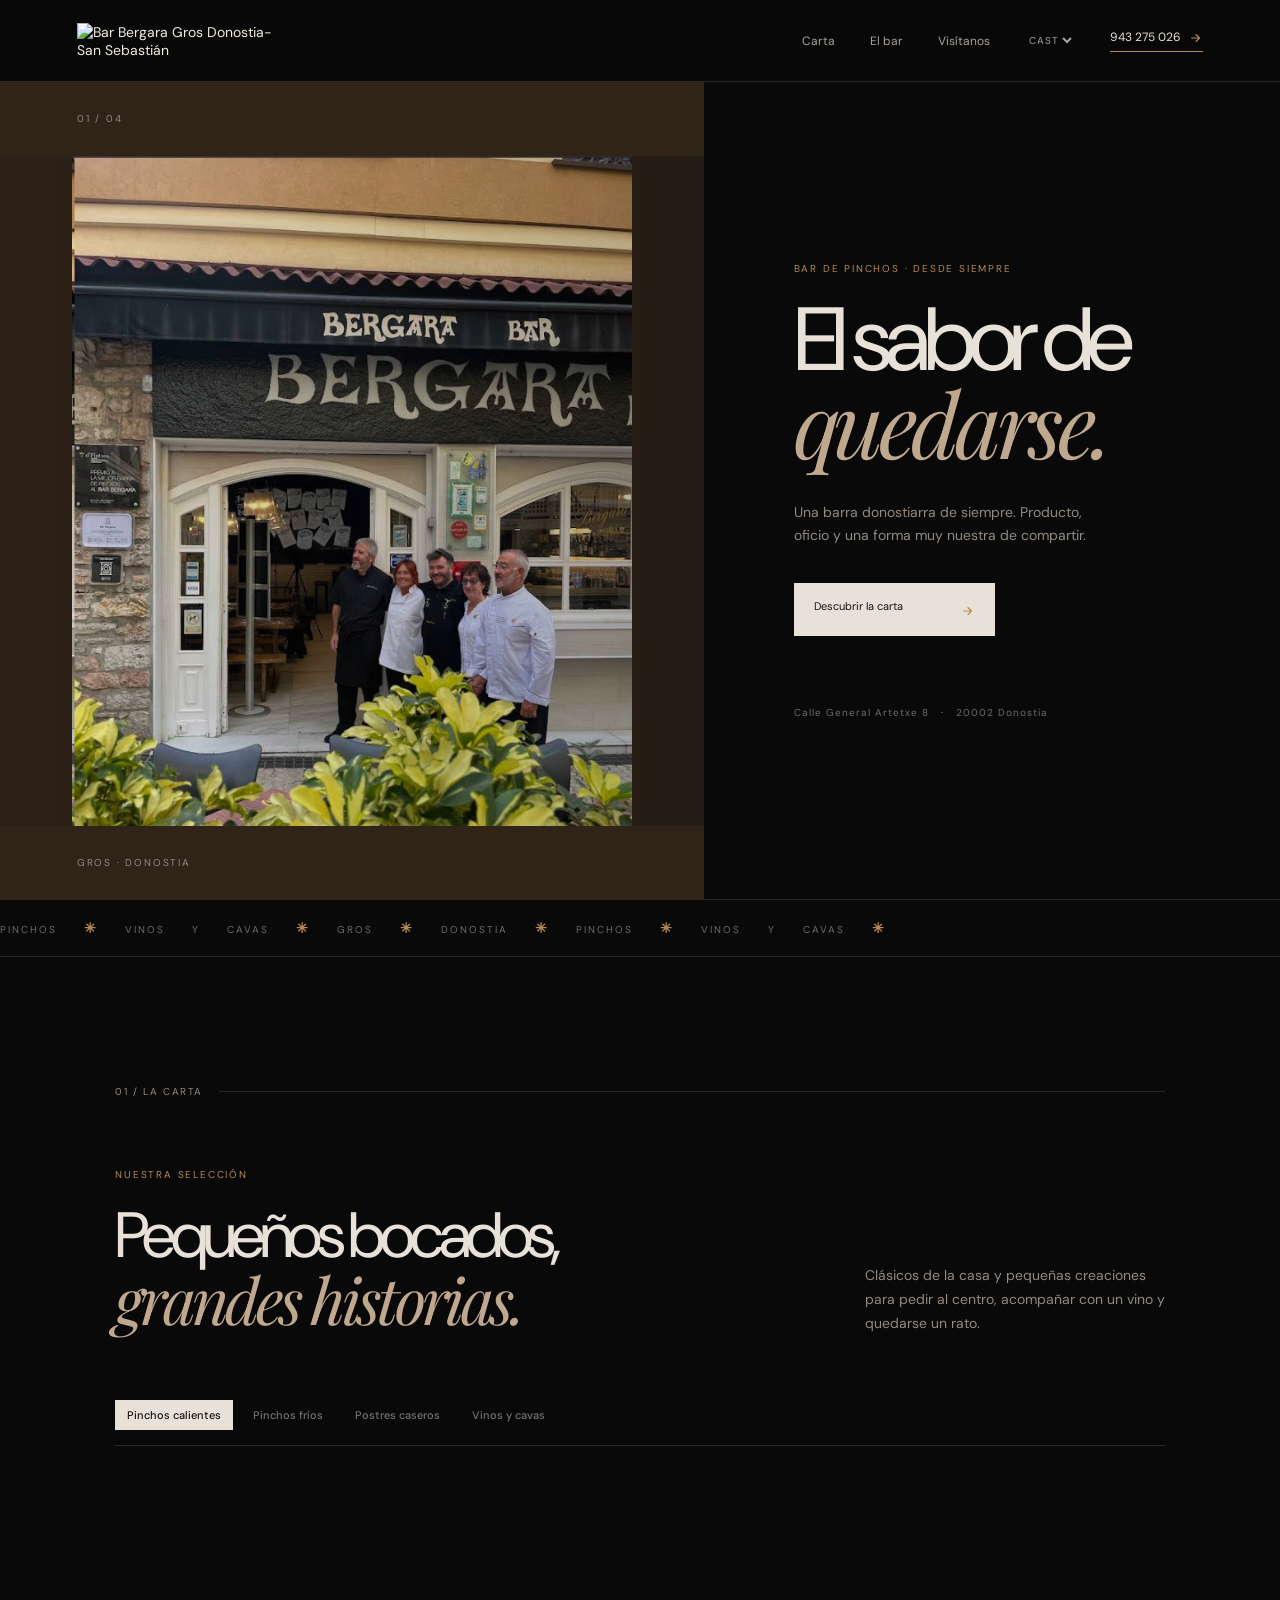
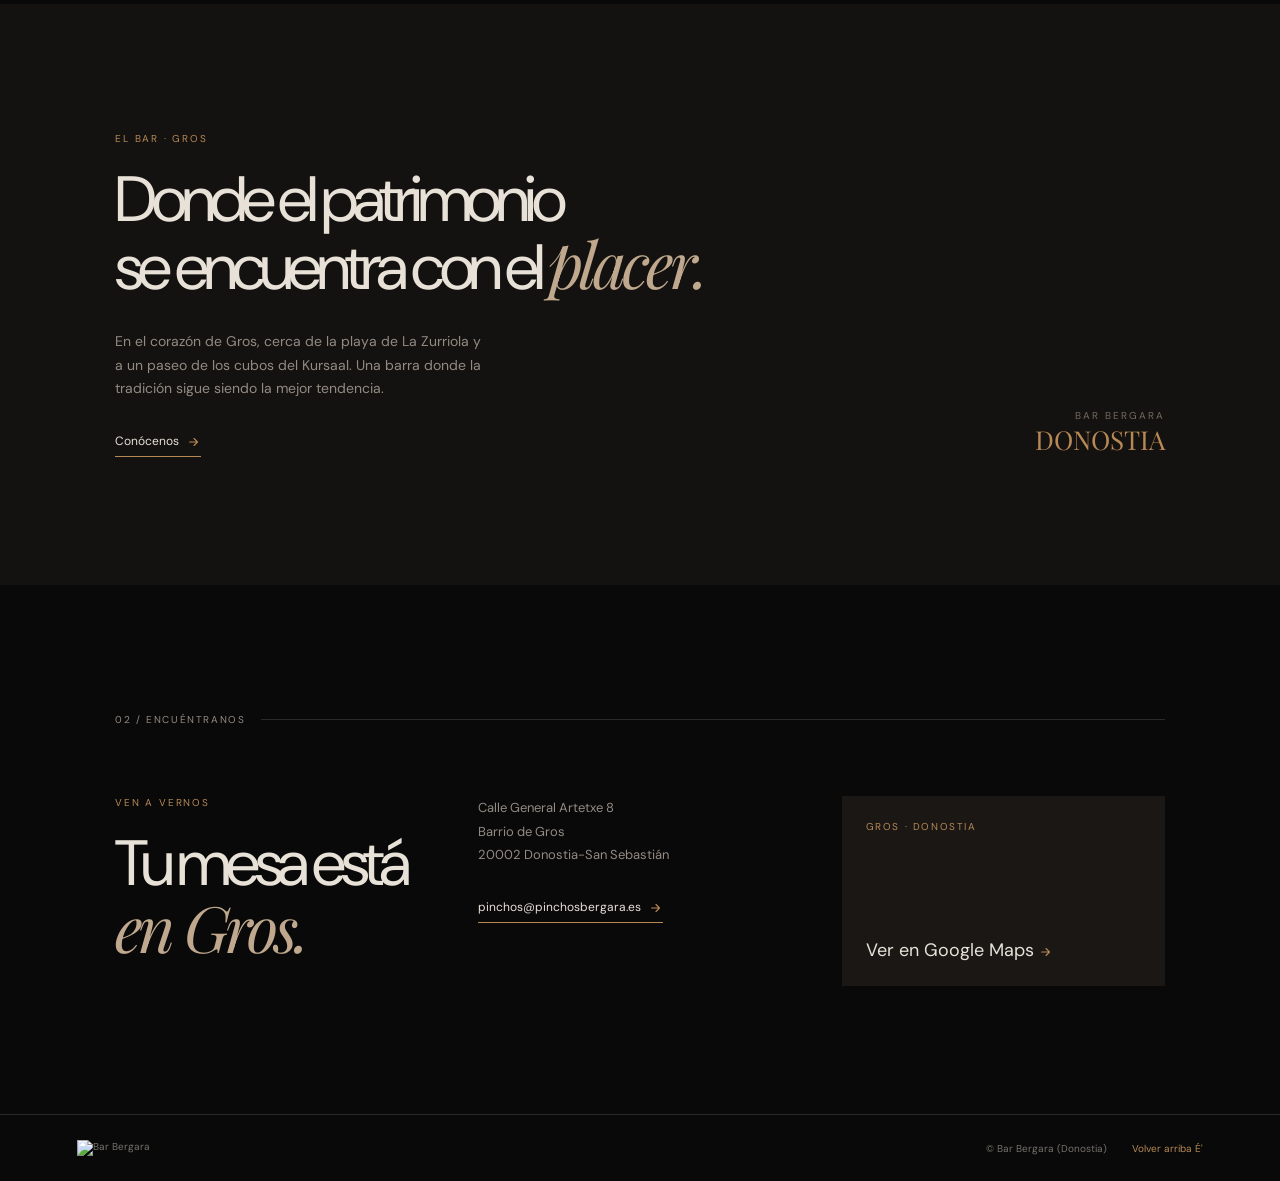
==== commit 4a4e3e97: "Improve mobile hero and replace arrows with SVG icons" ====
--- a/index.html
+++ b/index.html
@@ -1,10 +1,10 @@
 ﻿<!doctype html><html lang="es"><head><meta charset="utf-8"><meta name="viewport" content="width=device-width,initial-scale=1"><meta name="theme-color" content="#090909"><title>Bar Bergara · Gros</title><link rel="preconnect" href="https://fonts.googleapis.com"><link rel="preconnect" href="https://fonts.gstatic.com" crossorigin><link href="https://fonts.googleapis.com/css2?family=DM+Sans:wght@300;400;500;600&family=Playfair+Display:ital,wght@0,400;1,400&display=swap" rel="stylesheet"><link rel="icon" type="image/svg+xml" href="favicon.svg"><link rel="stylesheet" href="styles.css"></head><body>
-<header class="header"><a class="brand" href="#inicio"><img src="https://www.pinchosbergara.es/imagenes/logo-bergara.jpg" alt="Bar Bergara Gros Donostia-San Sebastián"></a><button class="menu-toggle" aria-label="Abrir menú">☰</button><nav><a href="#carta" data-es="Carta" data-en="Menu" data-eu="Karta" data-fr="Carte">Carta</a><a href="#casa" data-es="El bar" data-en="The bar" data-eu="Taberna" data-fr="Le bar">El bar</a><a href="#visitanos" data-es="Visítanos" data-en="Visit us" data-eu="Bisita gaitzazu" data-fr="Nous trouver">Visítanos</a><select id="language" aria-label="Seleccionar idioma"><option value="es">CAST</option><option value="en">ENGL</option><option value="eu">EUSK</option><option value="fr">FRAN</option></select><a class="nav-cta" href="tel:+34943275026">943 275 026 ↗</a></nav></header>
-<main id="inicio"><section class="hero"><div class="hero-visual"><span class="hero-index">01 / 04</span><span class="hero-caption">GROS · DONOSTIA</span></div><div class="hero-copy"><p class="eyebrow">BAR DE PINCHOS · DESDE SIEMPRE</p><h1>El sabor de<br><em>quedarse.</em></h1><p>Una barra donostiarra de siempre. Producto, oficio y una forma muy nuestra de compartir.</p><a class="button" href="#carta">Descubrir la carta <b>↓</b></a><div class="meta">Calle General Artetxe 8 <span>·</span> 20002 Donostia</div></div></section>
+<header class="header"><a class="brand" href="#inicio"><img src="https://www.pinchosbergara.es/imagenes/logo-bergara.jpg" alt="Bar Bergara Gros Donostia-San Sebastián"></a><button class="menu-toggle" aria-label="Abrir menú">☰</button><nav><a href="#carta" data-es="Carta" data-en="Menu" data-eu="Karta" data-fr="Carte">Carta</a><a href="#casa" data-es="El bar" data-en="The bar" data-eu="Taberna" data-fr="Le bar">El bar</a><a href="#visitanos" data-es="Visítanos" data-en="Visit us" data-eu="Bisita gaitzazu" data-fr="Nous trouver">Visítanos</a><select id="language" aria-label="Seleccionar idioma"><option value="es">CAST</option><option value="en">ENGL</option><option value="eu">EUSK</option><option value="fr">FRAN</option></select><a class="nav-cta" href="tel:+34943275026">943 275 026 <svg class="icon-arrow" viewBox="0 0 16 16" aria-hidden="true"><path d="M3 8h9M8 4l4 4-4 4"/></svg></a></nav></header>
+<main id="inicio"><section class="hero"><div class="hero-visual"><span class="hero-index">01 / 04</span><span class="hero-caption">GROS · DONOSTIA</span></div><div class="hero-copy"><p class="eyebrow">BAR DE PINCHOS · DESDE SIEMPRE</p><h1>El sabor de<br><em>quedarse.</em></h1><p>Una barra donostiarra de siempre. Producto, oficio y una forma muy nuestra de compartir.</p><a class="button" href="#carta">Descubrir la carta <b><svg class="icon-arrow" viewBox="0 0 16 16" aria-hidden="true"><path d="M3 8h9M8 4l4 4-4 4"/></svg></b></a><div class="meta">Calle General Artetxe 8 <span>·</span> 20002 Donostia</div></div></section>
 <div class="ticker"><div>PINCHOS <b>✳</b> VINOS Y CAVAS <b>✳</b> GROS <b>✳</b> DONOSTIA <b>✳</b> PINCHOS <b>✳</b> VINOS Y CAVAS <b>✳</b></div></div>
 <section class="section" id="carta"><div class="section-label">01 / LA CARTA <i></i></div><div class="heading"><div><p class="eyebrow">NUESTRA SELECCIÓN</p><h2>Pequeños bocados,<br><em>grandes historias.</em></h2></div><p>Clásicos de la casa y pequeñas creaciones para pedir al centro, acompañar con un vino y quedarse un rato.</p></div><div class="tabs"><button class="active" data-filter="calientes">Pinchos calientes</button><button data-filter="frios">Pinchos fríos</button><button data-filter="postres">Postres caseros</button><button data-filter="vinos">Vinos y cavas</button></div><div class="menu-grid" id="menu-grid"></div></section>
-<section class="feature" id="casa"><div><p class="eyebrow">EL BAR · GROS</p><h2>Donde el patrimonio<br>se encuentra con el <em>placer.</em></h2><p>En el corazón de Gros, cerca de la playa de La Zurriola y a un paseo de los cubos del Kursaal. Una barra donde la tradición sigue siendo la mejor tendencia.</p><a class="underlink" href="#visitanos">Conócenos ↗</a></div><span class="feature-note">BAR BERGARA<br><strong>DONOSTIA</strong></span></section>
-<section class="visit section" id="visitanos"><div class="section-label">02 / ENCUÉNTRANOS <i></i></div><div class="visit-grid"><div><p class="eyebrow">VEN A VERNOS</p><h2>Tu mesa está<br><em>en Gros.</em></h2></div><div><address>Calle General Artetxe 8<br>Barrio de Gros<br>20002 Donostia-San Sebastián</address><a class="underlink" href="mailto:pinchos@pinchosbergara.es">pinchos@pinchosbergara.es ↗</a></div><a class="map" target="_blank" rel="noreferrer" href="https://maps.google.com/?q=Calle+General+Artetxe+8+Donostia"><span>GROS · DONOSTIA</span><strong>Ver en Google Maps ↗</strong></a></div></section></main>
+<section class="feature" id="casa"><div><p class="eyebrow">EL BAR · GROS</p><h2>Donde el patrimonio<br>se encuentra con el <em>placer.</em></h2><p>En el corazón de Gros, cerca de la playa de La Zurriola y a un paseo de los cubos del Kursaal. Una barra donde la tradición sigue siendo la mejor tendencia.</p><a class="underlink" href="#visitanos">Conócenos <svg class="icon-arrow" viewBox="0 0 16 16" aria-hidden="true"><path d="M3 8h9M8 4l4 4-4 4"/></svg></a></div><span class="feature-note">BAR BERGARA<br><strong>DONOSTIA</strong></span></section>
+<section class="visit section" id="visitanos"><div class="section-label">02 / ENCUÉNTRANOS <i></i></div><div class="visit-grid"><div><p class="eyebrow">VEN A VERNOS</p><h2>Tu mesa está<br><em>en Gros.</em></h2></div><div><address>Calle General Artetxe 8<br>Barrio de Gros<br>20002 Donostia-San Sebastián</address><a class="underlink" href="mailto:pinchos@pinchosbergara.es">pinchos@pinchosbergara.es <svg class="icon-arrow" viewBox="0 0 16 16" aria-hidden="true"><path d="M3 8h9M8 4l4 4-4 4"/></svg></a></div><a class="map" target="_blank" rel="noreferrer" href="https://maps.google.com/?q=Calle+General+Artetxe+8+Donostia"><span>GROS · DONOSTIA</span><strong>Ver en Google Maps <svg class="icon-arrow" viewBox="0 0 16 16" aria-hidden="true"><path d="M3 8h9M8 4l4 4-4 4"/></svg></strong></a></div></section></main>
 <footer><img src="https://www.pinchosbergara.es/imagenes/logo-bergara.jpg" alt="Bar Bergara"><span>© Bar Bergara (Donostia)</span><a href="#inicio">Volver arriba É'</a></footer><script src="script.js"></script></body></html>
 
 
@@ -13,3 +13,4 @@
 
 
 
+
--- a/styles.css
+++ b/styles.css
@@ -5,3 +5,4 @@
 
 
 
+.icon-arrow{width:14px;height:14px;display:inline-block;vertical-align:middle;fill:none;stroke:var(--accent);stroke-width:1.25;stroke-linecap:round;stroke-linejoin:round}.button .icon-arrow{margin-left:20px}.underlink .icon-arrow,.nav-cta .icon-arrow{margin-left:5px}@media(max-width:700px){.hero-visual{background-image:linear-gradient(135deg,#302318,#17110d);background-size:cover;min-height:190px}.hero-visual:after{content:"BERGARA";position:absolute;inset:22px;border:1px solid var(--accent);display:grid;place-items:center;color:var(--accent);font:400 30px 'Playfair Display',serif;letter-spacing:.12em}.hero-visual .hero-index,.hero-visual .hero-caption{z-index:1}}
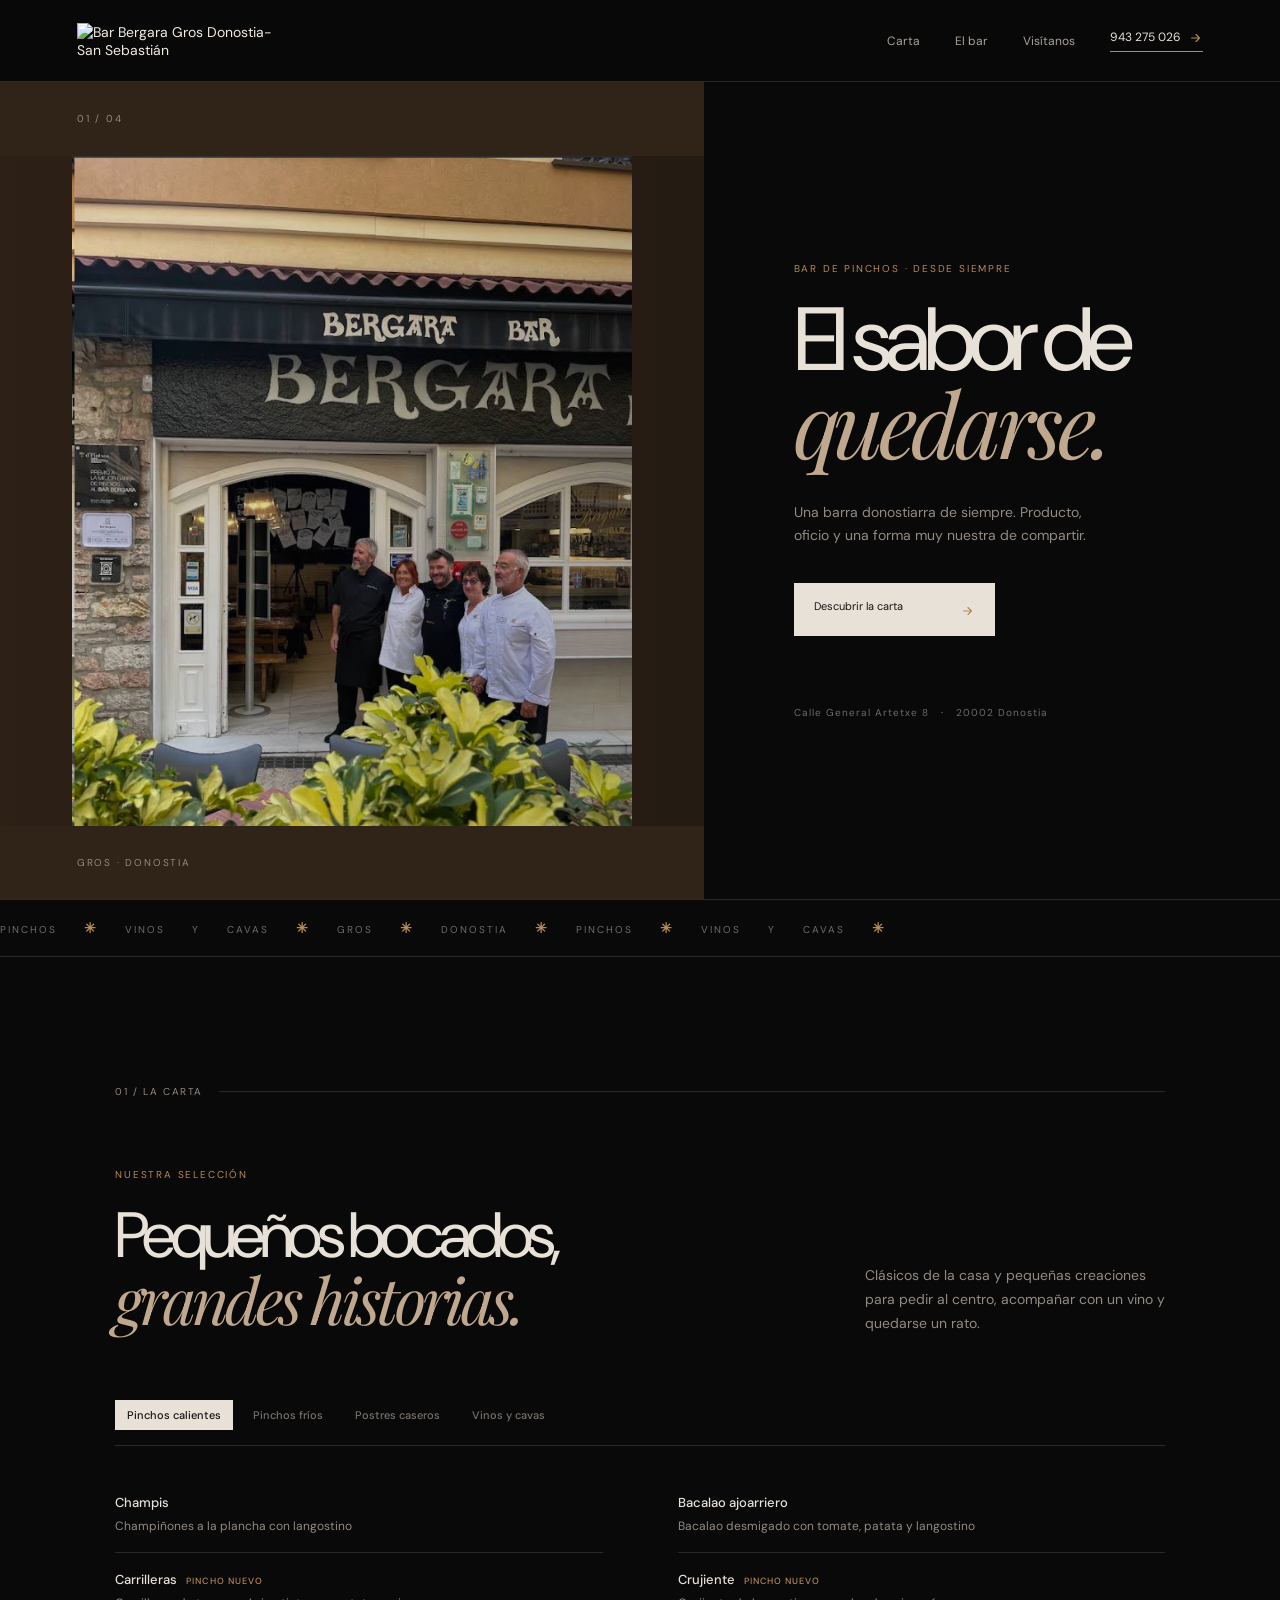
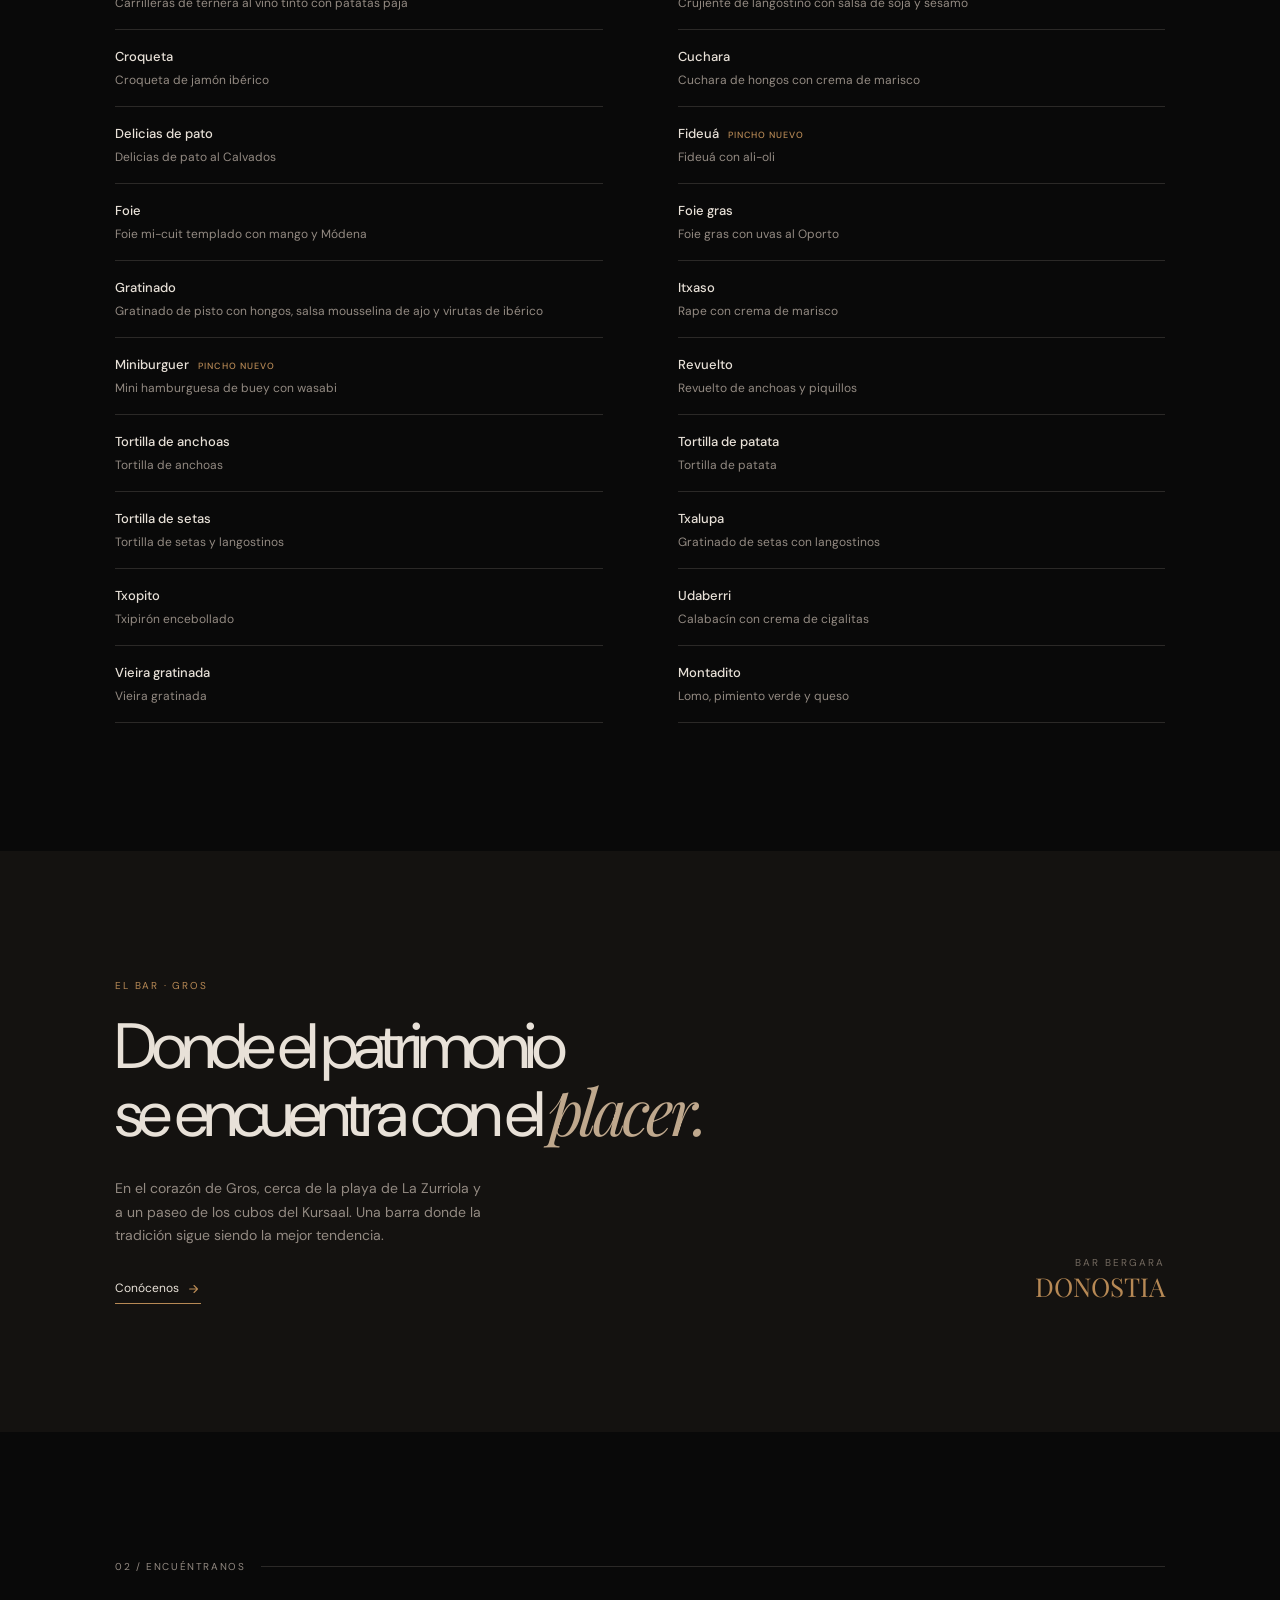
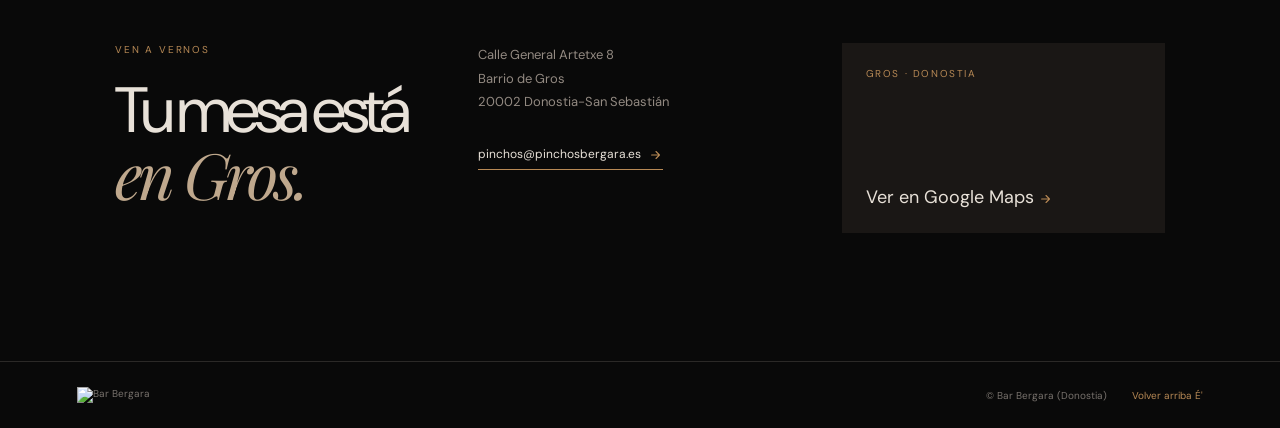
==== commit 31d24c8b: "Remove incomplete language selector" ====
--- a/index.html
+++ b/index.html
@@ -1,5 +1,5 @@
 ﻿<!doctype html><html lang="es"><head><meta charset="utf-8"><meta name="viewport" content="width=device-width,initial-scale=1"><meta name="theme-color" content="#090909"><title>Bar Bergara · Gros</title><link rel="preconnect" href="https://fonts.googleapis.com"><link rel="preconnect" href="https://fonts.gstatic.com" crossorigin><link href="https://fonts.googleapis.com/css2?family=DM+Sans:wght@300;400;500;600&family=Playfair+Display:ital,wght@0,400;1,400&display=swap" rel="stylesheet"><link rel="icon" type="image/svg+xml" href="favicon.svg"><link rel="stylesheet" href="styles.css"></head><body>
-<header class="header"><a class="brand" href="#inicio"><img src="https://www.pinchosbergara.es/imagenes/logo-bergara.jpg" alt="Bar Bergara Gros Donostia-San Sebastián"></a><button class="menu-toggle" aria-label="Abrir menú">☰</button><nav><a href="#carta" data-es="Carta" data-en="Menu" data-eu="Karta" data-fr="Carte">Carta</a><a href="#casa" data-es="El bar" data-en="The bar" data-eu="Taberna" data-fr="Le bar">El bar</a><a href="#visitanos" data-es="Visítanos" data-en="Visit us" data-eu="Bisita gaitzazu" data-fr="Nous trouver">Visítanos</a><select id="language" aria-label="Seleccionar idioma"><option value="es">CAST</option><option value="en">ENGL</option><option value="eu">EUSK</option><option value="fr">FRAN</option></select><a class="nav-cta" href="tel:+34943275026">943 275 026 <svg class="icon-arrow" viewBox="0 0 16 16" aria-hidden="true"><path d="M3 8h9M8 4l4 4-4 4"/></svg></a></nav></header>
+<header class="header"><a class="brand" href="#inicio"><img src="https://www.pinchosbergara.es/imagenes/logo-bergara.jpg" alt="Bar Bergara Gros Donostia-San Sebastián"></a><button class="menu-toggle" aria-label="Abrir menú">☰</button><nav><a href="#carta">Carta</a><a href="#casa">El bar</a><a href="#visitanos">Visítanos</a><a class="nav-cta" href="tel:+34943275026">943 275 026 <svg class="icon-arrow" viewBox="0 0 16 16" aria-hidden="true"><path d="M3 8h9M8 4l4 4-4 4"/></svg></a></nav></header>
 <main id="inicio"><section class="hero"><div class="hero-visual"><span class="hero-index">01 / 04</span><span class="hero-caption">GROS · DONOSTIA</span></div><div class="hero-copy"><p class="eyebrow">BAR DE PINCHOS · DESDE SIEMPRE</p><h1>El sabor de<br><em>quedarse.</em></h1><p>Una barra donostiarra de siempre. Producto, oficio y una forma muy nuestra de compartir.</p><a class="button" href="#carta">Descubrir la carta <b><svg class="icon-arrow" viewBox="0 0 16 16" aria-hidden="true"><path d="M3 8h9M8 4l4 4-4 4"/></svg></b></a><div class="meta">Calle General Artetxe 8 <span>·</span> 20002 Donostia</div></div></section>
 <div class="ticker"><div>PINCHOS <b>✳</b> VINOS Y CAVAS <b>✳</b> GROS <b>✳</b> DONOSTIA <b>✳</b> PINCHOS <b>✳</b> VINOS Y CAVAS <b>✳</b></div></div>
 <section class="section" id="carta"><div class="section-label">01 / LA CARTA <i></i></div><div class="heading"><div><p class="eyebrow">NUESTRA SELECCIÓN</p><h2>Pequeños bocados,<br><em>grandes historias.</em></h2></div><p>Clásicos de la casa y pequeñas creaciones para pedir al centro, acompañar con un vino y quedarse un rato.</p></div><div class="tabs"><button class="active" data-filter="calientes">Pinchos calientes</button><button data-filter="frios">Pinchos fríos</button><button data-filter="postres">Postres caseros</button><button data-filter="vinos">Vinos y cavas</button></div><div class="menu-grid" id="menu-grid"></div></section>
@@ -14,3 +14,4 @@
 
 
 
+
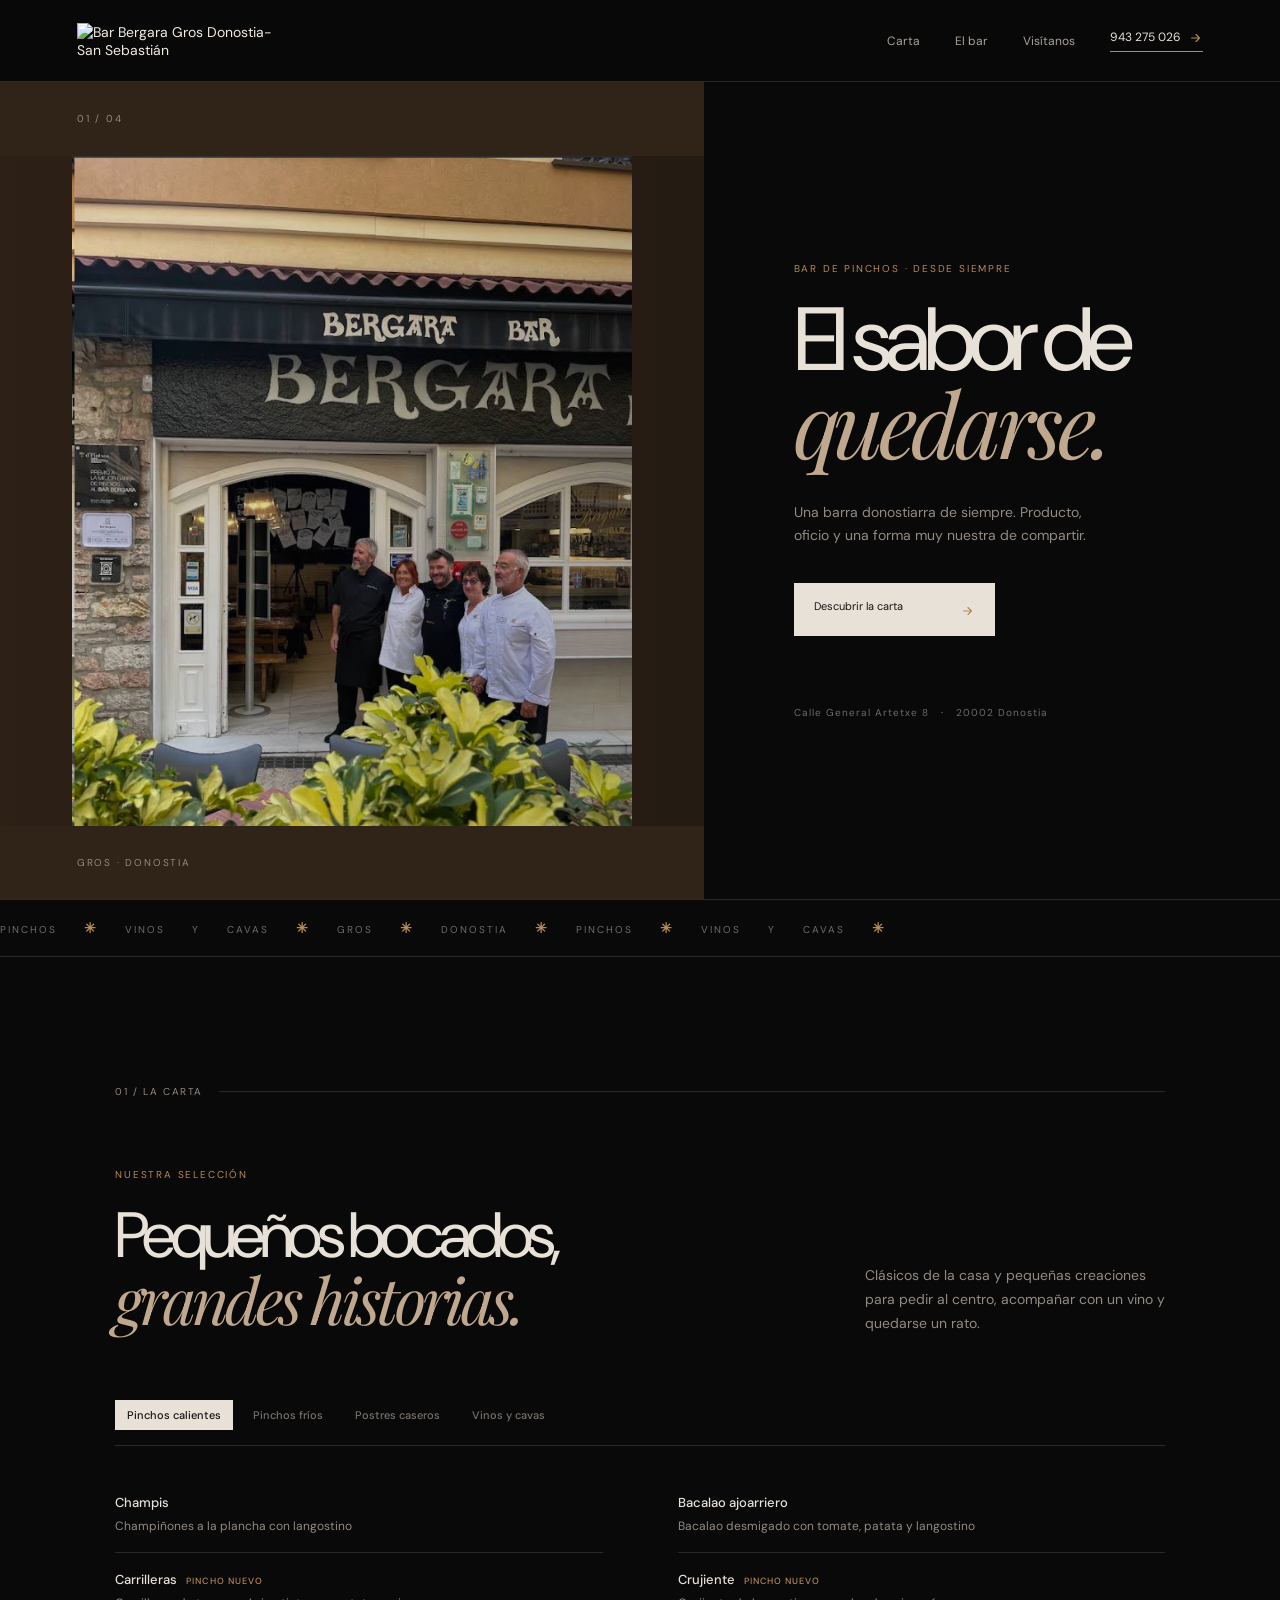
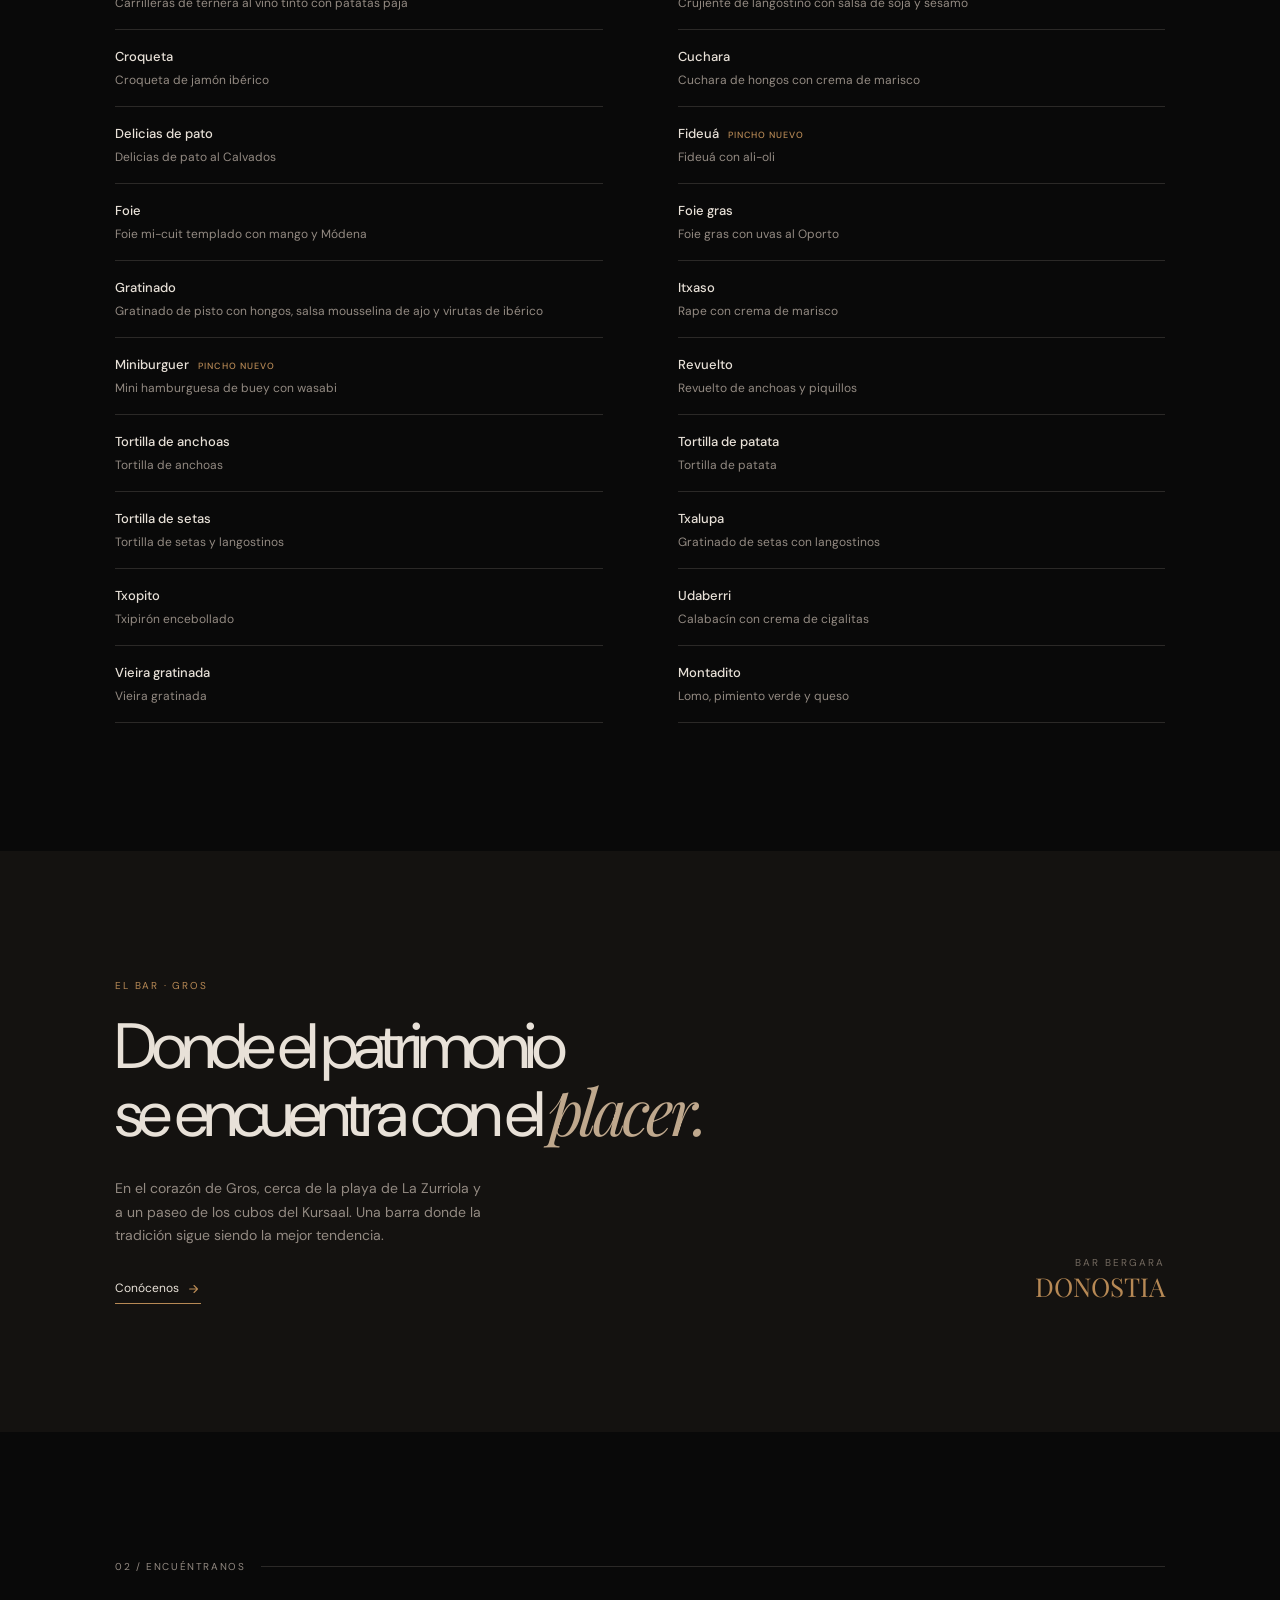
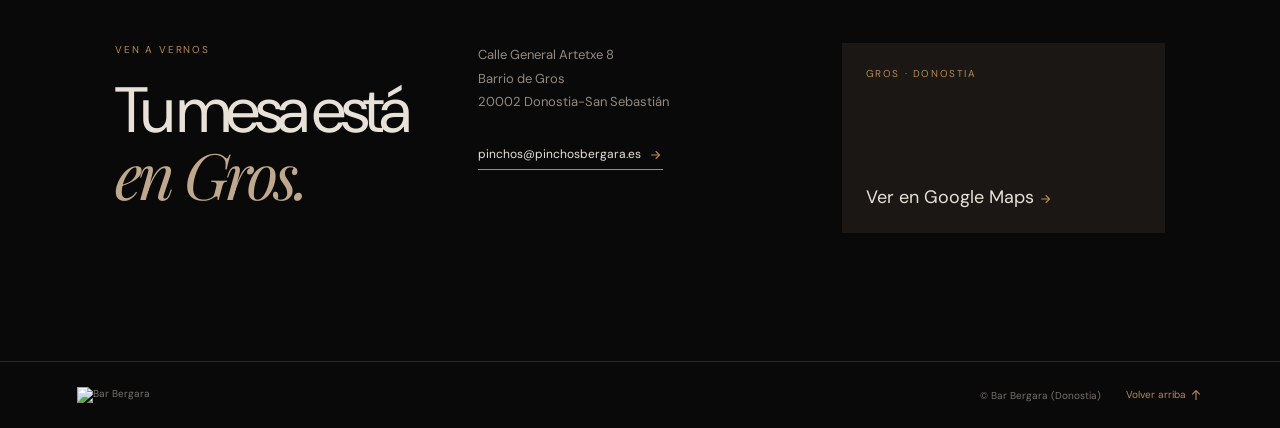
==== commit 365f72b6: "Fix back to top arrow icon" ====
--- a/index.html
+++ b/index.html
@@ -5,7 +5,7 @@
 <section class="section" id="carta"><div class="section-label">01 / LA CARTA <i></i></div><div class="heading"><div><p class="eyebrow">NUESTRA SELECCIÓN</p><h2>Pequeños bocados,<br><em>grandes historias.</em></h2></div><p>Clásicos de la casa y pequeñas creaciones para pedir al centro, acompañar con un vino y quedarse un rato.</p></div><div class="tabs"><button class="active" data-filter="calientes">Pinchos calientes</button><button data-filter="frios">Pinchos fríos</button><button data-filter="postres">Postres caseros</button><button data-filter="vinos">Vinos y cavas</button></div><div class="menu-grid" id="menu-grid"></div></section>
 <section class="feature" id="casa"><div><p class="eyebrow">EL BAR · GROS</p><h2>Donde el patrimonio<br>se encuentra con el <em>placer.</em></h2><p>En el corazón de Gros, cerca de la playa de La Zurriola y a un paseo de los cubos del Kursaal. Una barra donde la tradición sigue siendo la mejor tendencia.</p><a class="underlink" href="#visitanos">Conócenos <svg class="icon-arrow" viewBox="0 0 16 16" aria-hidden="true"><path d="M3 8h9M8 4l4 4-4 4"/></svg></a></div><span class="feature-note">BAR BERGARA<br><strong>DONOSTIA</strong></span></section>
 <section class="visit section" id="visitanos"><div class="section-label">02 / ENCUÉNTRANOS <i></i></div><div class="visit-grid"><div><p class="eyebrow">VEN A VERNOS</p><h2>Tu mesa está<br><em>en Gros.</em></h2></div><div><address>Calle General Artetxe 8<br>Barrio de Gros<br>20002 Donostia-San Sebastián</address><a class="underlink" href="mailto:pinchos@pinchosbergara.es">pinchos@pinchosbergara.es <svg class="icon-arrow" viewBox="0 0 16 16" aria-hidden="true"><path d="M3 8h9M8 4l4 4-4 4"/></svg></a></div><a class="map" target="_blank" rel="noreferrer" href="https://maps.google.com/?q=Calle+General+Artetxe+8+Donostia"><span>GROS · DONOSTIA</span><strong>Ver en Google Maps <svg class="icon-arrow" viewBox="0 0 16 16" aria-hidden="true"><path d="M3 8h9M8 4l4 4-4 4"/></svg></strong></a></div></section></main>
-<footer><img src="https://www.pinchosbergara.es/imagenes/logo-bergara.jpg" alt="Bar Bergara"><span>© Bar Bergara (Donostia)</span><a href="#inicio">Volver arriba É'</a></footer><script src="script.js"></script></body></html>
+<footer><img src="https://www.pinchosbergara.es/imagenes/logo-bergara.jpg" alt="Bar Bergara"><span>© Bar Bergara (Donostia)</span><a href="#inicio">Volver arriba <svg class="icon-arrow up" viewBox="0 0 16 16" aria-hidden="true"><path d="M8 13V3M4 7l4-4 4 4"/></svg></a></footer><script src="script.js"></script></body></html>
 
 
 
@@ -15,3 +15,4 @@
 
 
 
+
